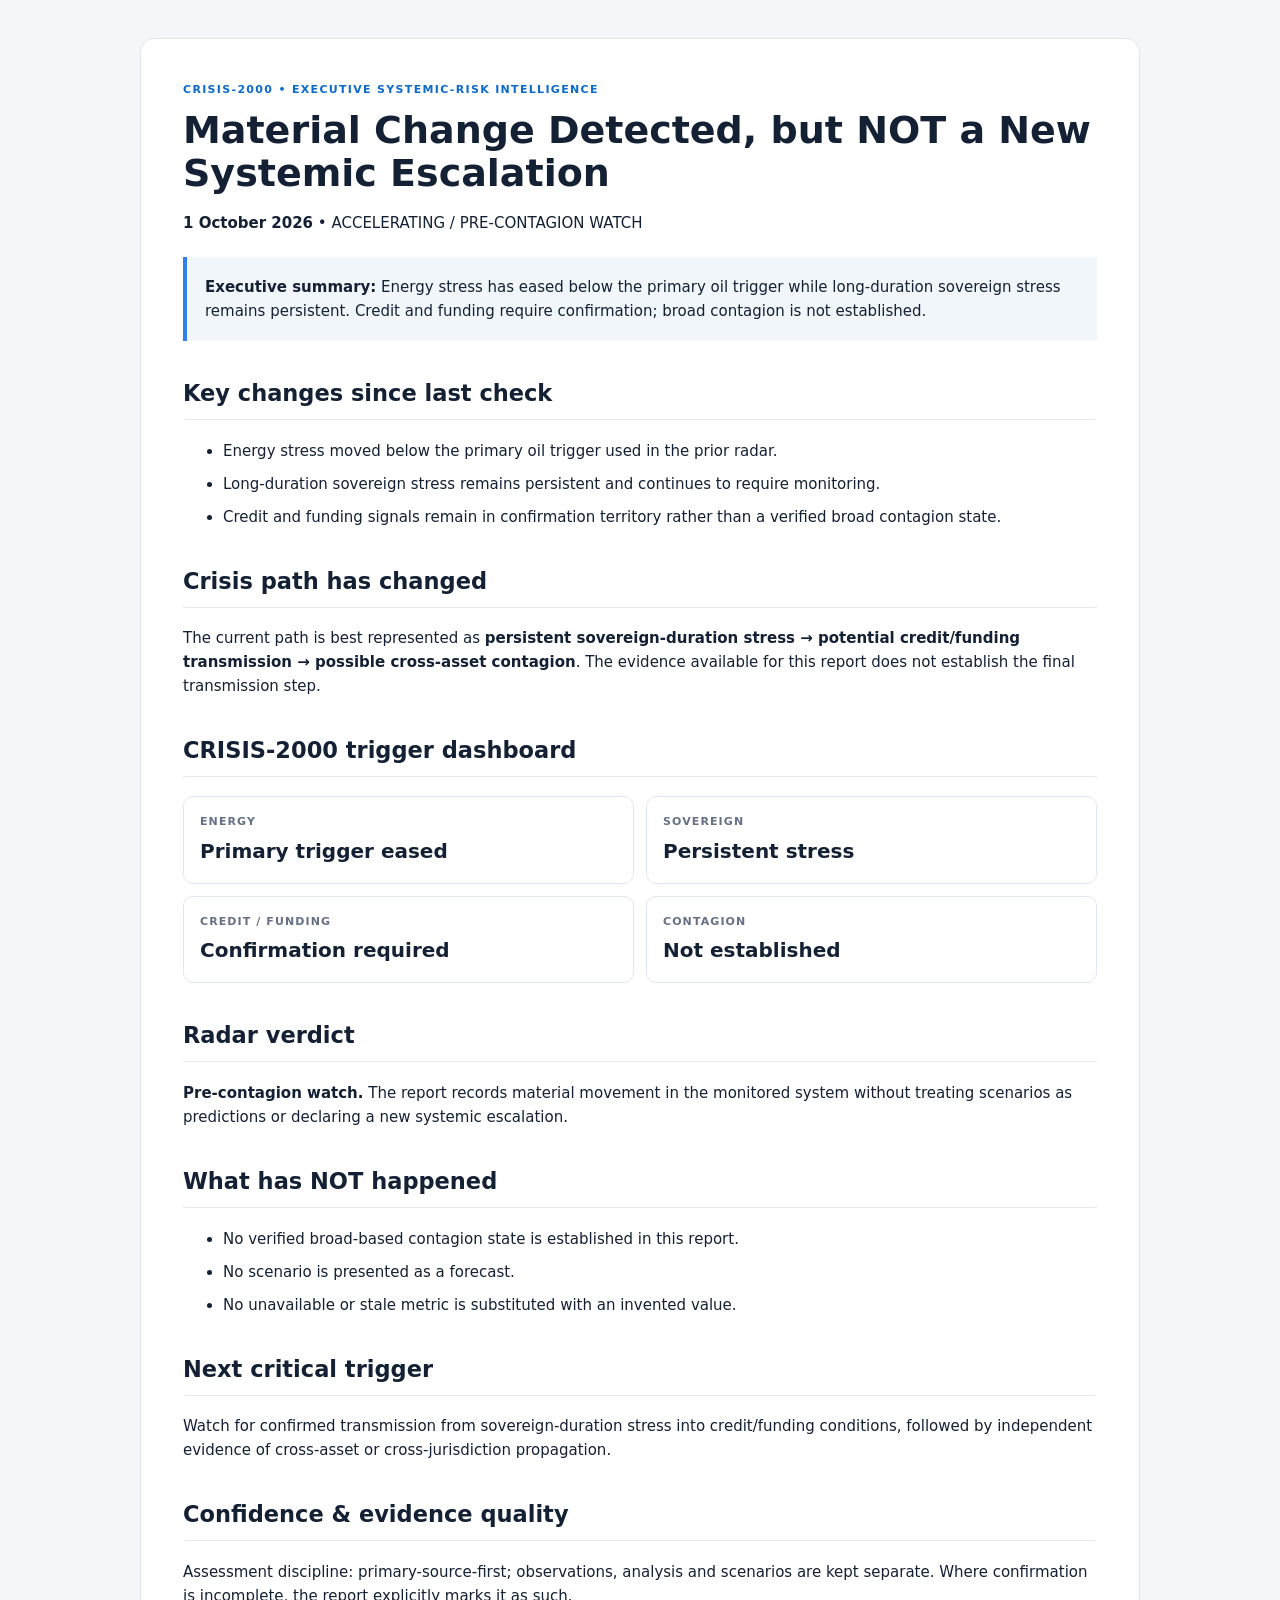
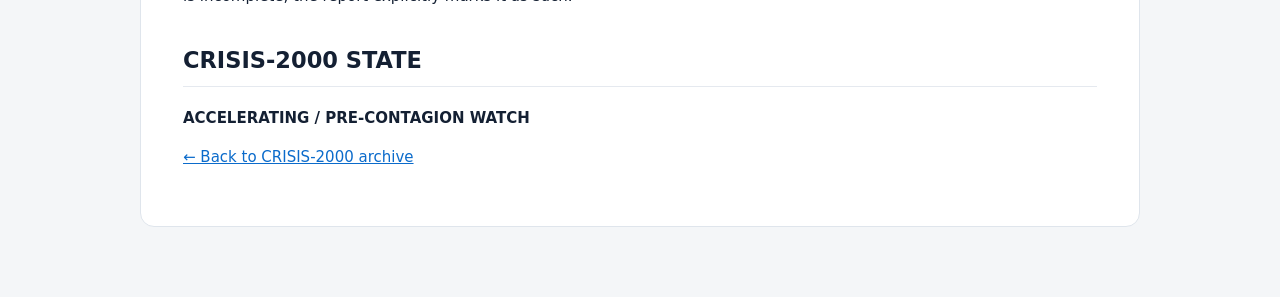
==== reports/2026/10/2026-10-01-0944-crisis-2000.html @ 20586942 "Build CRISIS-2000 GitHub Pages site" ====
<!doctype html><html lang="en"><head><meta charset="utf-8"><meta name="viewport" content="width=device-width,initial-scale=1"><title>CRISIS-2000 Radar | 1 Oct 2026</title><link rel="stylesheet" href="../../../assets/site.css"><style>.report{max-width:1000px;margin:38px auto 70px;background:#fff;padding:42px;border:1px solid #dfe5ec;border-radius:14px}.kicker{color:#0b6bcb;font-weight:800;letter-spacing:.12em;font-size:11px}.report h1{font-size:38px;line-height:1.15;margin:10px 0}.report h2{margin-top:34px;border-bottom:1px solid #e5e9ef;padding-bottom:8px}.callout{background:#f1f6fb;border-left:4px solid #2f80ed;padding:18px;margin:22px 0}.grid{display:grid;grid-template-columns:repeat(2,1fr);gap:12px}.box{border:1px solid #e1e7ee;border-radius:10px;padding:16px}.label{font-size:11px;color:#667085;text-transform:uppercase;letter-spacing:.1em;font-weight:800}.value{font-size:20px;font-weight:800;margin-top:4px}li{margin:9px 0}a{color:#0b6bcb}@media(max-width:700px){.report{margin:15px;padding:24px}.grid{grid-template-columns:1fr}}</style></head><body><div class="report">
<div class="kicker">CRISIS-2000 • EXECUTIVE SYSTEMIC-RISK INTELLIGENCE</div><h1>Material Change Detected, but NOT a New Systemic Escalation</h1><p><strong>1 October 2026</strong> • ACCELERATING / PRE-CONTAGION WATCH</p>
<div class="callout"><strong>Executive summary:</strong> Energy stress has eased below the primary oil trigger while long-duration sovereign stress remains persistent. Credit and funding require confirmation; broad contagion is not established.</div>
<h2>Key changes since last check</h2><ul><li>Energy stress moved below the primary oil trigger used in the prior radar.</li><li>Long-duration sovereign stress remains persistent and continues to require monitoring.</li><li>Credit and funding signals remain in confirmation territory rather than a verified broad contagion state.</li></ul>
<h2>Crisis path has changed</h2><p>The current path is best represented as <strong>persistent sovereign-duration stress → potential credit/funding transmission → possible cross-asset contagion</strong>. The evidence available for this report does not establish the final transmission step.</p>
<h2>CRISIS-2000 trigger dashboard</h2><div class="grid"><div class="box"><div class="label">Energy</div><div class="value">Primary trigger eased</div></div><div class="box"><div class="label">Sovereign</div><div class="value">Persistent stress</div></div><div class="box"><div class="label">Credit / Funding</div><div class="value">Confirmation required</div></div><div class="box"><div class="label">Contagion</div><div class="value">Not established</div></div></div>
<h2>Radar verdict</h2><p><strong>Pre-contagion watch.</strong> The report records material movement in the monitored system without treating scenarios as predictions or declaring a new systemic escalation.</p>
<h2>What has NOT happened</h2><ul><li>No verified broad-based contagion state is established in this report.</li><li>No scenario is presented as a forecast.</li><li>No unavailable or stale metric is substituted with an invented value.</li></ul>
<h2>Next critical trigger</h2><p>Watch for confirmed transmission from sovereign-duration stress into credit/funding conditions, followed by independent evidence of cross-asset or cross-jurisdiction propagation.</p>
<h2>Confidence & evidence quality</h2><p>Assessment discipline: primary-source-first; observations, analysis and scenarios are kept separate. Where confirmation is incomplete, the report explicitly marks it as such.</p>
<h2>CRISIS-2000 STATE</h2><p><strong>ACCELERATING / PRE-CONTAGION WATCH</strong></p>
<p><a href="../../../index.html">← Back to CRISIS-2000 archive</a></p></div></body></html>
---- assets/site.css ----
:root{--navy:#07111f;--ink:#142033;--muted:#667085;--line:#dfe5ec;--paper:#fff;--bg:#f4f6f8;--accent:#0b6bcb}*{box-sizing:border-box}body{margin:0;background:var(--bg);color:var(--ink);font:15px/1.6 Inter,ui-sans-serif,system-ui,-apple-system,Segoe UI,sans-serif}.wrap{max-width:1240px;margin:auto;padding:0 28px}.hero{background:linear-gradient(135deg,#07111f,#10243b);color:white;padding:54px 0 48px;border-bottom:4px solid #2f80ed}.eyebrow{font-size:11px;letter-spacing:.16em;font-weight:800;opacity:.78}.hero h1{font-size:46px;line-height:1.05;margin:12px 0}.lede{max-width:760px;color:#cbd5e1;font-size:17px}.meta{display:flex;gap:22px;margin-top:24px;color:#9fb2c8;font-size:12px}.layout{display:grid;grid-template-columns:235px 1fr;gap:34px;padding-top:34px;padding-bottom:60px}.sidebar{position:sticky;top:20px;height:max-content}.sidebar h3{font-size:13px;text-transform:uppercase;letter-spacing:.12em}.month{margin:16px 0}.year{font-weight:800;margin-bottom:5px}.month a{display:block;color:#536174;text-decoration:none;padding:3px 0}.month a:hover{color:var(--accent)}.search input{width:100%;padding:14px 16px;border:1px solid var(--line);border-radius:10px;font-size:15px;background:white}.section-head{display:flex;justify-content:space-between;align-items:end;margin:30px 0 15px}.section-head h2{margin:5px 0;font-size:28px}.card{display:block;text-decoration:none;color:inherit;background:white;border:1px solid var(--line);border-radius:12px;padding:22px;margin:12px 0;box-shadow:0 2px 8px #10243b08}.card:hover{border-color:#b7c9dc;transform:translateY(-1px)}.card-top{display:flex;justify-content:space-between;gap:15px}.date{font-size:12px;color:var(--muted);font-weight:700}.status{font-size:11px;font-weight:800;letter-spacing:.08em}.card h3{margin:8px 0;font-size:20px}.card p{margin:5px 0;color:#59677a}.tags{display:flex;flex-wrap:wrap;gap:7px;margin-top:14px}.tag{font-size:11px;padding:4px 8px;border-radius:999px;background:#eef4fa;color:#31516f}footer{background:#07111f;color:#93a4b8;padding:22px 0;font-size:12px}@media(max-width:800px){.layout{grid-template-columns:1fr}.sidebar{position:static}.hero h1{font-size:36px}.wrap{padding:0 18px}}
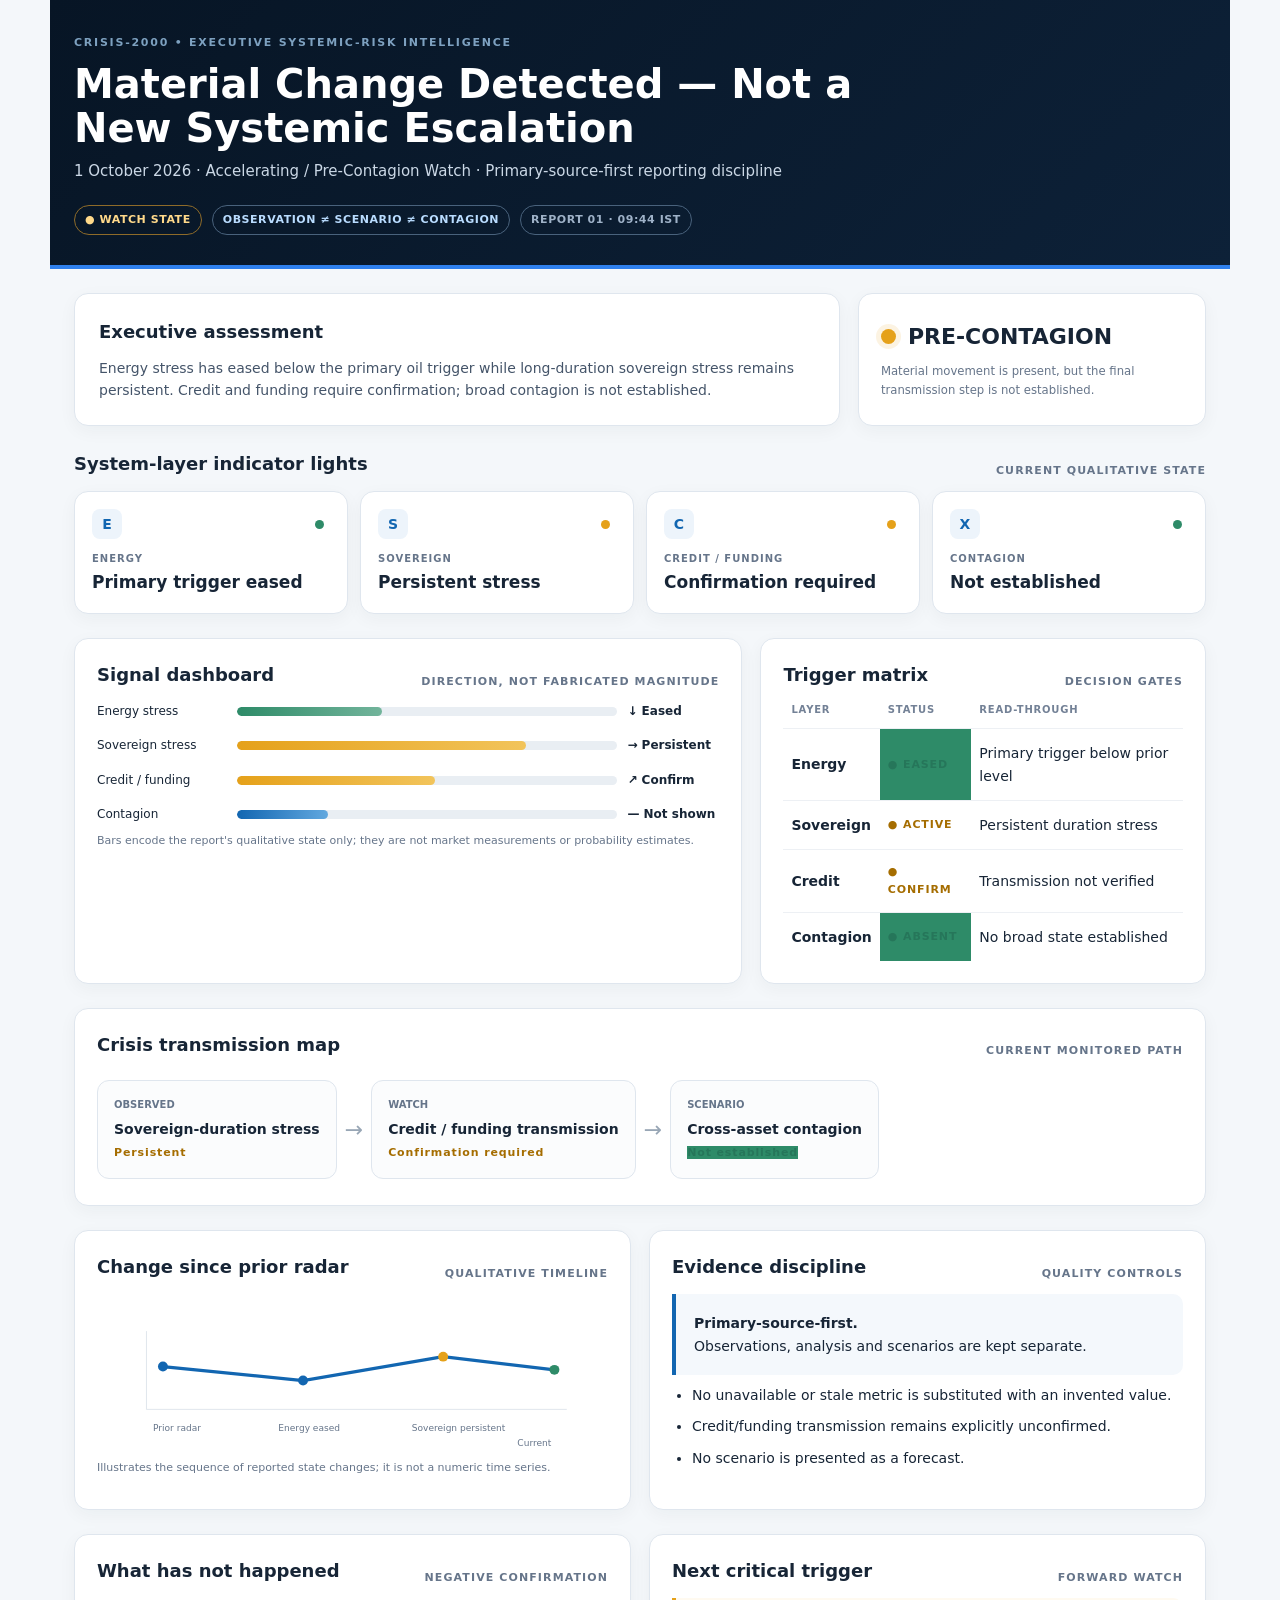
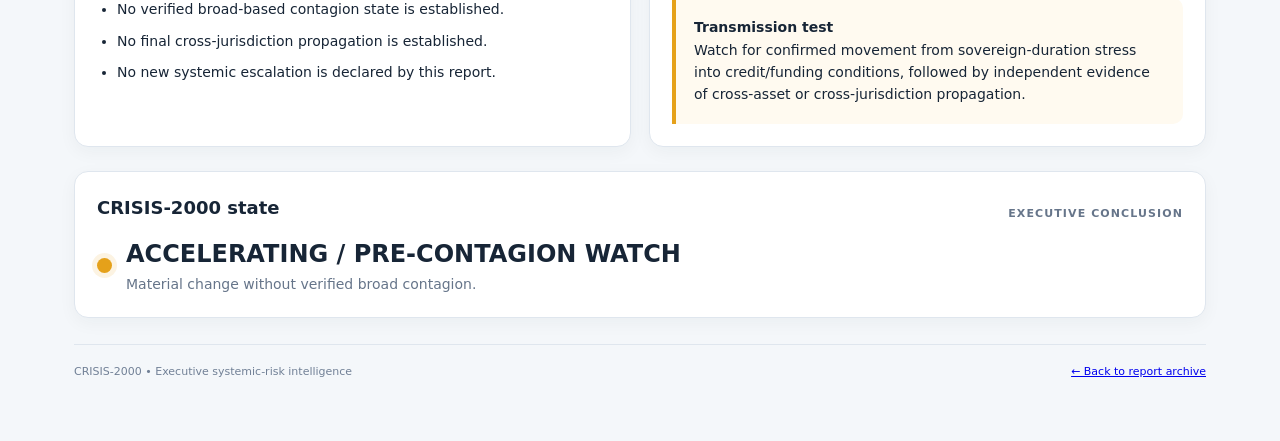
==== commit acdd8bda: "Upgrade CRISIS-2000 report to executive Big Four style" ====
--- a/reports/2026/10/2026-10-01-0944-crisis-2000.html
+++ b/reports/2026/10/2026-10-01-0944-crisis-2000.html
@@ -1,12 +1,94 @@
-<!doctype html><html lang="en"><head><meta charset="utf-8"><meta name="viewport" content="width=device-width,initial-scale=1"><title>CRISIS-2000 Radar | 1 Oct 2026</title><link rel="stylesheet" href="../../../assets/site.css"><style>.report{max-width:1000px;margin:38px auto 70px;background:#fff;padding:42px;border:1px solid #dfe5ec;border-radius:14px}.kicker{color:#0b6bcb;font-weight:800;letter-spacing:.12em;font-size:11px}.report h1{font-size:38px;line-height:1.15;margin:10px 0}.report h2{margin-top:34px;border-bottom:1px solid #e5e9ef;padding-bottom:8px}.callout{background:#f1f6fb;border-left:4px solid #2f80ed;padding:18px;margin:22px 0}.grid{display:grid;grid-template-columns:repeat(2,1fr);gap:12px}.box{border:1px solid #e1e7ee;border-radius:10px;padding:16px}.label{font-size:11px;color:#667085;text-transform:uppercase;letter-spacing:.1em;font-weight:800}.value{font-size:20px;font-weight:800;margin-top:4px}li{margin:9px 0}a{color:#0b6bcb}@media(max-width:700px){.report{margin:15px;padding:24px}.grid{grid-template-columns:1fr}}</style></head><body><div class="report">
-<div class="kicker">CRISIS-2000 • EXECUTIVE SYSTEMIC-RISK INTELLIGENCE</div><h1>Material Change Detected, but NOT a New Systemic Escalation</h1><p><strong>1 October 2026</strong> • ACCELERATING / PRE-CONTAGION WATCH</p>
-<div class="callout"><strong>Executive summary:</strong> Energy stress has eased below the primary oil trigger while long-duration sovereign stress remains persistent. Credit and funding require confirmation; broad contagion is not established.</div>
-<h2>Key changes since last check</h2><ul><li>Energy stress moved below the primary oil trigger used in the prior radar.</li><li>Long-duration sovereign stress remains persistent and continues to require monitoring.</li><li>Credit and funding signals remain in confirmation territory rather than a verified broad contagion state.</li></ul>
-<h2>Crisis path has changed</h2><p>The current path is best represented as <strong>persistent sovereign-duration stress → potential credit/funding transmission → possible cross-asset contagion</strong>. The evidence available for this report does not establish the final transmission step.</p>
-<h2>CRISIS-2000 trigger dashboard</h2><div class="grid"><div class="box"><div class="label">Energy</div><div class="value">Primary trigger eased</div></div><div class="box"><div class="label">Sovereign</div><div class="value">Persistent stress</div></div><div class="box"><div class="label">Credit / Funding</div><div class="value">Confirmation required</div></div><div class="box"><div class="label">Contagion</div><div class="value">Not established</div></div></div>
-<h2>Radar verdict</h2><p><strong>Pre-contagion watch.</strong> The report records material movement in the monitored system without treating scenarios as predictions or declaring a new systemic escalation.</p>
-<h2>What has NOT happened</h2><ul><li>No verified broad-based contagion state is established in this report.</li><li>No scenario is presented as a forecast.</li><li>No unavailable or stale metric is substituted with an invented value.</li></ul>
-<h2>Next critical trigger</h2><p>Watch for confirmed transmission from sovereign-duration stress into credit/funding conditions, followed by independent evidence of cross-asset or cross-jurisdiction propagation.</p>
-<h2>Confidence & evidence quality</h2><p>Assessment discipline: primary-source-first; observations, analysis and scenarios are kept separate. Where confirmation is incomplete, the report explicitly marks it as such.</p>
-<h2>CRISIS-2000 STATE</h2><p><strong>ACCELERATING / PRE-CONTAGION WATCH</strong></p>
-<p><a href="../../../index.html">← Back to CRISIS-2000 archive</a></p></div></body></html>+<!doctype html>
+<html lang="en">
+<head>
+<meta charset="utf-8"><meta name="viewport" content="width=device-width,initial-scale=1">
+<title>CRISIS-2000 Executive Radar | 1 Oct 2026</title>
+<link rel="stylesheet" href="../../../assets/site.css">
+<style>
+:root{--navy:#071525;--navy2:#0d2138;--ink:#172536;--muted:#66758a;--line:#dfe6ee;--bg:#f4f7fa;--blue:#1266b1;--amber:#e5a11a;--red:#d64545;--green:#2e8b68;--white:#fff}
+*{box-sizing:border-box}body{margin:0;background:var(--bg);color:var(--ink);font:14px/1.6 Inter,ui-sans-serif,system-ui,-apple-system,BlinkMacSystemFont,"Segoe UI",sans-serif}.shell{max-width:1180px;margin:0 auto;padding:0 24px 60px}
+.hero{margin:0 -24px;padding:34px 24px 30px;background:linear-gradient(135deg,var(--navy),var(--navy2));color:#fff}.hero-inner{max-width:1180px;margin:auto}.eyebrow{font-size:11px;font-weight:800;letter-spacing:.16em;color:#9fc8eb}.hero h1{font-size:40px;line-height:1.12;margin:10px 0 8px;max-width:820px}.sub{color:#cbd8e6;font-size:15px}.meta{display:flex;gap:10px;flex-wrap:wrap;margin-top:22px}.pill{border:1px solid #49627c;border-radius:999px;padding:5px 10px;font-size:11px;font-weight:800;letter-spacing:.05em}.pill.amber{color:#ffd98a;border-color:#8e6b29}.pill.blue{color:#b9dcff}
+.executive{margin-top:24px;display:grid;grid-template-columns:1.65fr .75fr;gap:18px}.panel{background:#fff;border:1px solid var(--line);border-radius:14px;box-shadow:0 5px 18px #1725360b}.summary{padding:24px}.summary h2{margin:0 0 10px;font-size:18px}.summary p{margin:0;color:#445469}.state{padding:22px;display:flex;flex-direction:column;justify-content:center}.state-top{display:flex;align-items:center;gap:12px}.lamp{width:15px;height:15px;border-radius:50%;box-shadow:0 0 0 5px #e5a11a20;background:var(--amber)}.state strong{font-size:22px}.state small{color:var(--muted);margin-top:8px}
+.section{margin-top:24px}.section-title{display:flex;justify-content:space-between;align-items:end;margin-bottom:12px}.section-title h2{font-size:18px;margin:0}.section-title span{font-size:11px;color:var(--muted);font-weight:700;text-transform:uppercase;letter-spacing:.1em}
+.kpis{display:grid;grid-template-columns:repeat(4,1fr);gap:12px}.kpi{padding:17px}.kpi-head{display:flex;justify-content:space-between;align-items:center}.icon{width:30px;height:30px;border-radius:8px;display:grid;place-items:center;background:#edf4fb;color:var(--blue);font-weight:900}.dot{width:9px;height:9px;border-radius:50%;display:inline-block;margin-right:6px}.green{background:var(--green)}.amberdot{background:var(--amber)}.reddot{background:var(--red)}.kpi label{display:block;color:var(--muted);font-size:10px;font-weight:800;text-transform:uppercase;letter-spacing:.1em;margin-top:12px}.kpi b{display:block;font-size:17px;margin-top:2px}
+.grid2{display:grid;grid-template-columns:1.2fr .8fr;gap:18px}.panel-pad{padding:22px}.matrix{width:100%;border-collapse:collapse}.matrix th{text-align:left;color:#738196;font-size:10px;text-transform:uppercase;letter-spacing:.08em;padding:0 8px 10px}.matrix td{padding:13px 8px;border-top:1px solid #edf0f4}.signal{font-weight:800}.status{font-size:11px;font-weight:800}.status.amber{color:#a56d00}.status.green{color:#26765a}.status.red{color:#b53838}
+.bars{display:grid;gap:15px}.barrow{display:grid;grid-template-columns:130px 1fr 92px;gap:10px;align-items:center;font-size:12px}.track{height:9px;background:#e9eef3;border-radius:9px;overflow:hidden}.fill{height:100%;border-radius:9px}.fill.amber{background:linear-gradient(90deg,#e5a11a,#f2c45b)}.fill.blue{background:linear-gradient(90deg,#1266b1,#62a8df)}.fill.green{background:linear-gradient(90deg,#2e8b68,#72b49b)}.fill.red{background:linear-gradient(90deg,#d64545,#ed8989)}
+svg{width:100%;height:auto;display:block}.chart-caption{font-size:11px;color:var(--muted);margin-top:8px}
+.path{display:flex;align-items:center;gap:0;overflow:auto;padding:8px 0 4px}.node{min-width:165px;padding:16px;border:1px solid var(--line);border-radius:12px;background:#fbfcfd}.node .mini{font-size:10px;text-transform:uppercase;color:var(--muted);font-weight:800}.node b{display:block;margin-top:5px}.arrow{font-size:22px;color:#98a6b5;padding:0 8px}
+.two-col{display:grid;grid-template-columns:1fr 1fr;gap:18px}.callout{padding:18px;border-left:4px solid var(--blue);background:#f4f8fc;border-radius:0 10px 10px 0}.callout.amber{border-color:var(--amber);background:#fffaf0}.list{margin:0;padding-left:20px}.list li{margin:9px 0}
+.footer{margin-top:26px;color:#718096;font-size:11px;border-top:1px solid var(--line);padding-top:18px;display:flex;justify-content:space-between;gap:20px}
+@media(max-width:850px){.executive,.grid2,.two-col{grid-template-columns:1fr}.kpis{grid-template-columns:repeat(2,1fr)}}@media(max-width:600px){.shell{padding:0 14px 40px}.hero{margin:0 -14px;padding:28px 14px}.hero h1{font-size:29px}.kpis{grid-template-columns:1fr}.barrow{grid-template-columns:105px 1fr 80px}.path{display:grid;gap:8px}.arrow{display:none}}
+</style>
+</head>
+<body>
+<div class="shell">
+<header class="hero"><div class="hero-inner">
+<div class="eyebrow">CRISIS-2000 • EXECUTIVE SYSTEMIC-RISK INTELLIGENCE</div>
+<h1>Material Change Detected — Not a New Systemic Escalation</h1>
+<div class="sub">1 October 2026 · Accelerating / Pre-Contagion Watch · Primary-source-first reporting discipline</div>
+<div class="meta"><span class="pill amber">● WATCH STATE</span><span class="pill blue">OBSERVATION ≠ SCENARIO ≠ CONTAGION</span><span class="pill">REPORT 01 · 09:44 IST</span></div>
+</div></header>
+
+<section class="executive">
+<div class="panel summary"><h2>Executive assessment</h2><p>Energy stress has eased below the primary oil trigger while long-duration sovereign stress remains persistent. Credit and funding require confirmation; broad contagion is not established.</p></div>
+<div class="panel state"><div class="state-top"><span class="lamp"></span><strong>PRE-CONTAGION</strong></div><small>Material movement is present, but the final transmission step is not established.</small></div>
+</section>
+
+<section class="section"><div class="section-title"><h2>System-layer indicator lights</h2><span>Current qualitative state</span></div>
+<div class="kpis">
+<div class="panel kpi"><div class="kpi-head"><div class="icon">E</div><span class="dot green"></span></div><label>Energy</label><b>Primary trigger eased</b></div>
+<div class="panel kpi"><div class="kpi-head"><div class="icon">S</div><span class="dot amberdot"></span></div><label>Sovereign</label><b>Persistent stress</b></div>
+<div class="panel kpi"><div class="kpi-head"><div class="icon">C</div><span class="dot amberdot"></span></div><label>Credit / Funding</label><b>Confirmation required</b></div>
+<div class="panel kpi"><div class="kpi-head"><div class="icon">X</div><span class="dot green"></span></div><label>Contagion</label><b>Not established</b></div>
+</div></section>
+
+<section class="section grid2">
+<div class="panel panel-pad"><div class="section-title"><h2>Signal dashboard</h2><span>Direction, not fabricated magnitude</span></div>
+<div class="bars">
+<div class="barrow"><span>Energy stress</span><div class="track"><div class="fill green" style="width:38%"></div></div><b>↓ Eased</b></div>
+<div class="barrow"><span>Sovereign stress</span><div class="track"><div class="fill amber" style="width:76%"></div></div><b>→ Persistent</b></div>
+<div class="barrow"><span>Credit / funding</span><div class="track"><div class="fill amber" style="width:52%"></div></div><b>↗ Confirm</b></div>
+<div class="barrow"><span>Contagion</span><div class="track"><div class="fill blue" style="width:24%"></div></div><b>— Not shown</b></div>
+</div>
+<p class="chart-caption">Bars encode the report's qualitative state only; they are not market measurements or probability estimates.</p></div>
+
+<div class="panel panel-pad"><div class="section-title"><h2>Trigger matrix</h2><span>Decision gates</span></div>
+<table class="matrix"><thead><tr><th>Layer</th><th>Status</th><th>Read-through</th></tr></thead><tbody>
+<tr><td class="signal">Energy</td><td class="status green">● EASED</td><td>Primary trigger below prior level</td></tr>
+<tr><td class="signal">Sovereign</td><td class="status amber">● ACTIVE</td><td>Persistent duration stress</td></tr>
+<tr><td class="signal">Credit</td><td class="status amber">● CONFIRM</td><td>Transmission not verified</td></tr>
+<tr><td class="signal">Contagion</td><td class="status green">● ABSENT</td><td>No broad state established</td></tr>
+</tbody></table></div>
+</section>
+
+<section class="section panel panel-pad"><div class="section-title"><h2>Crisis transmission map</h2><span>Current monitored path</span></div>
+<div class="path">
+<div class="node"><div class="mini">Observed</div><b>Sovereign-duration stress</b><span class="status amber">Persistent</span></div><div class="arrow">→</div>
+<div class="node"><div class="mini">Watch</div><b>Credit / funding transmission</b><span class="status amber">Confirmation required</span></div><div class="arrow">→</div>
+<div class="node"><div class="mini">Scenario</div><b>Cross-asset contagion</b><span class="status green">Not established</span></div>
+</div></section>
+
+<section class="section two-col">
+<div class="panel panel-pad"><div class="section-title"><h2>Change since prior radar</h2><span>Qualitative timeline</span></div>
+<svg viewBox="0 0 620 190" role="img" aria-label="Qualitative change timeline"><line x1="60" y1="140" x2="570" y2="140" stroke="#d9e1e9"/><line x1="60" y1="45" x2="60" y2="140" stroke="#d9e1e9"/>
+<polyline points="80,88 250,105 420,76 555,92" fill="none" stroke="#1266b1" stroke-width="4"/>
+<circle cx="80" cy="88" r="6" fill="#1266b1"/><circle cx="250" cy="105" r="6" fill="#1266b1"/><circle cx="420" cy="76" r="6" fill="#e5a11a"/><circle cx="555" cy="92" r="6" fill="#2e8b68"/>
+<text x="68" y="166" font-size="11" fill="#66758a">Prior radar</text><text x="220" y="166" font-size="11" fill="#66758a">Energy eased</text><text x="382" y="166" font-size="11" fill="#66758a">Sovereign persistent</text><text x="510" y="184" font-size="11" fill="#66758a">Current</text></svg>
+<p class="chart-caption">Illustrates the sequence of reported state changes; it is not a numeric time series.</p></div>
+
+<div class="panel panel-pad"><div class="section-title"><h2>Evidence discipline</h2><span>Quality controls</span></div>
+<div class="callout"><strong>Primary-source-first.</strong><br>Observations, analysis and scenarios are kept separate.</div>
+<ul class="list"><li>No unavailable or stale metric is substituted with an invented value.</li><li>Credit/funding transmission remains explicitly unconfirmed.</li><li>No scenario is presented as a forecast.</li></ul></div>
+</section>
+
+<section class="section two-col">
+<div class="panel panel-pad"><div class="section-title"><h2>What has not happened</h2><span>Negative confirmation</span></div><ul class="list"><li>No verified broad-based contagion state is established.</li><li>No final cross-jurisdiction propagation is established.</li><li>No new systemic escalation is declared by this report.</li></ul></div>
+<div class="panel panel-pad"><div class="section-title"><h2>Next critical trigger</h2><span>Forward watch</span></div><div class="callout amber"><strong>Transmission test</strong><br>Watch for confirmed movement from sovereign-duration stress into credit/funding conditions, followed by independent evidence of cross-asset or cross-jurisdiction propagation.</div></div>
+</section>
+
+<section class="section panel panel-pad"><div class="section-title"><h2>CRISIS-2000 state</h2><span>Executive conclusion</span></div>
+<div style="display:flex;align-items:center;gap:14px"><span class="lamp"></span><div><strong style="font-size:24px">ACCELERATING / PRE-CONTAGION WATCH</strong><div style="color:#66758a">Material change without verified broad contagion.</div></div></div></section>
+
+<div class="footer"><span>CRISIS-2000 • Executive systemic-risk intelligence</span><a href="../../../index.html">← Back to report archive</a></div>
+</div>
+</body></html>
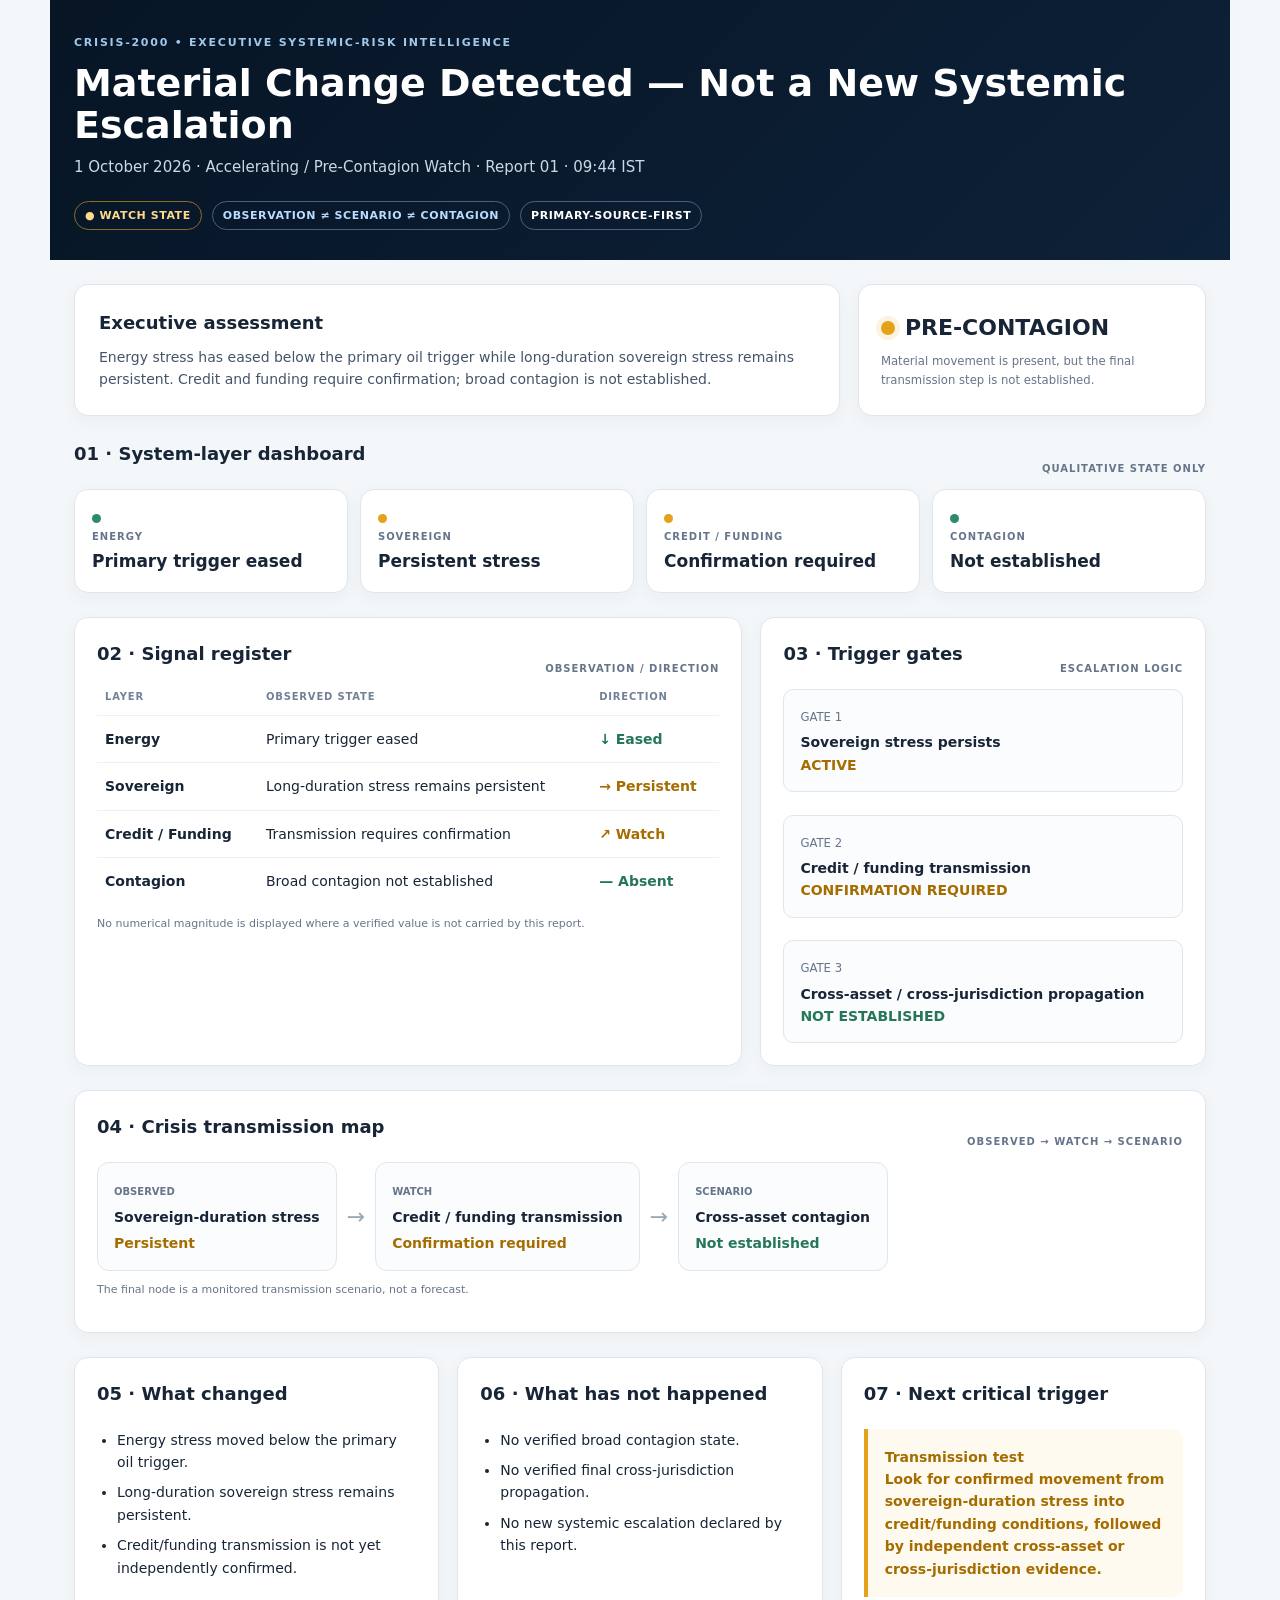
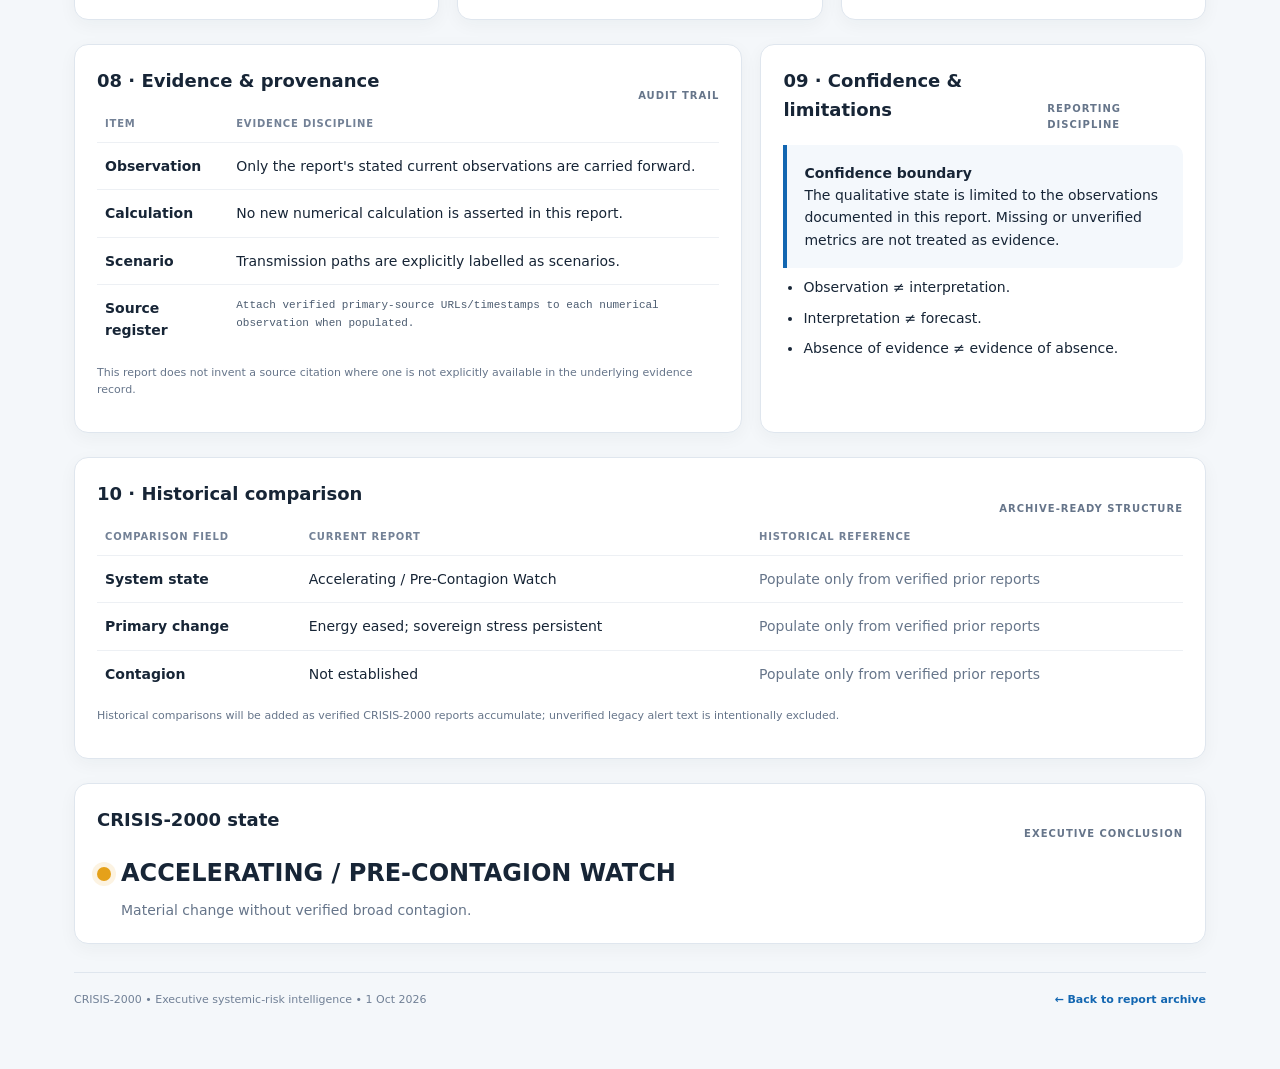
==== commit ff5b2708: "Upgrade October report to Intelligence Report v2" ====
--- a/reports/2026/10/2026-10-01-0944-crisis-2000.html
+++ b/reports/2026/10/2026-10-01-0944-crisis-2000.html
@@ -1,94 +1,83 @@
 <!doctype html>
-<html lang="en">
-<head>
-<meta charset="utf-8"><meta name="viewport" content="width=device-width,initial-scale=1">
-<title>CRISIS-2000 Executive Radar | 1 Oct 2026</title>
-<link rel="stylesheet" href="../../../assets/site.css">
+<html lang="en"><head><meta charset="utf-8"><meta name="viewport" content="width=device-width,initial-scale=1">
+<title>CRISIS-2000 Intelligence Report | 1 Oct 2026</title>
 <style>
-:root{--navy:#071525;--navy2:#0d2138;--ink:#172536;--muted:#66758a;--line:#dfe6ee;--bg:#f4f7fa;--blue:#1266b1;--amber:#e5a11a;--red:#d64545;--green:#2e8b68;--white:#fff}
-*{box-sizing:border-box}body{margin:0;background:var(--bg);color:var(--ink);font:14px/1.6 Inter,ui-sans-serif,system-ui,-apple-system,BlinkMacSystemFont,"Segoe UI",sans-serif}.shell{max-width:1180px;margin:0 auto;padding:0 24px 60px}
-.hero{margin:0 -24px;padding:34px 24px 30px;background:linear-gradient(135deg,var(--navy),var(--navy2));color:#fff}.hero-inner{max-width:1180px;margin:auto}.eyebrow{font-size:11px;font-weight:800;letter-spacing:.16em;color:#9fc8eb}.hero h1{font-size:40px;line-height:1.12;margin:10px 0 8px;max-width:820px}.sub{color:#cbd8e6;font-size:15px}.meta{display:flex;gap:10px;flex-wrap:wrap;margin-top:22px}.pill{border:1px solid #49627c;border-radius:999px;padding:5px 10px;font-size:11px;font-weight:800;letter-spacing:.05em}.pill.amber{color:#ffd98a;border-color:#8e6b29}.pill.blue{color:#b9dcff}
-.executive{margin-top:24px;display:grid;grid-template-columns:1.65fr .75fr;gap:18px}.panel{background:#fff;border:1px solid var(--line);border-radius:14px;box-shadow:0 5px 18px #1725360b}.summary{padding:24px}.summary h2{margin:0 0 10px;font-size:18px}.summary p{margin:0;color:#445469}.state{padding:22px;display:flex;flex-direction:column;justify-content:center}.state-top{display:flex;align-items:center;gap:12px}.lamp{width:15px;height:15px;border-radius:50%;box-shadow:0 0 0 5px #e5a11a20;background:var(--amber)}.state strong{font-size:22px}.state small{color:var(--muted);margin-top:8px}
-.section{margin-top:24px}.section-title{display:flex;justify-content:space-between;align-items:end;margin-bottom:12px}.section-title h2{font-size:18px;margin:0}.section-title span{font-size:11px;color:var(--muted);font-weight:700;text-transform:uppercase;letter-spacing:.1em}
-.kpis{display:grid;grid-template-columns:repeat(4,1fr);gap:12px}.kpi{padding:17px}.kpi-head{display:flex;justify-content:space-between;align-items:center}.icon{width:30px;height:30px;border-radius:8px;display:grid;place-items:center;background:#edf4fb;color:var(--blue);font-weight:900}.dot{width:9px;height:9px;border-radius:50%;display:inline-block;margin-right:6px}.green{background:var(--green)}.amberdot{background:var(--amber)}.reddot{background:var(--red)}.kpi label{display:block;color:var(--muted);font-size:10px;font-weight:800;text-transform:uppercase;letter-spacing:.1em;margin-top:12px}.kpi b{display:block;font-size:17px;margin-top:2px}
-.grid2{display:grid;grid-template-columns:1.2fr .8fr;gap:18px}.panel-pad{padding:22px}.matrix{width:100%;border-collapse:collapse}.matrix th{text-align:left;color:#738196;font-size:10px;text-transform:uppercase;letter-spacing:.08em;padding:0 8px 10px}.matrix td{padding:13px 8px;border-top:1px solid #edf0f4}.signal{font-weight:800}.status{font-size:11px;font-weight:800}.status.amber{color:#a56d00}.status.green{color:#26765a}.status.red{color:#b53838}
-.bars{display:grid;gap:15px}.barrow{display:grid;grid-template-columns:130px 1fr 92px;gap:10px;align-items:center;font-size:12px}.track{height:9px;background:#e9eef3;border-radius:9px;overflow:hidden}.fill{height:100%;border-radius:9px}.fill.amber{background:linear-gradient(90deg,#e5a11a,#f2c45b)}.fill.blue{background:linear-gradient(90deg,#1266b1,#62a8df)}.fill.green{background:linear-gradient(90deg,#2e8b68,#72b49b)}.fill.red{background:linear-gradient(90deg,#d64545,#ed8989)}
-svg{width:100%;height:auto;display:block}.chart-caption{font-size:11px;color:var(--muted);margin-top:8px}
-.path{display:flex;align-items:center;gap:0;overflow:auto;padding:8px 0 4px}.node{min-width:165px;padding:16px;border:1px solid var(--line);border-radius:12px;background:#fbfcfd}.node .mini{font-size:10px;text-transform:uppercase;color:var(--muted);font-weight:800}.node b{display:block;margin-top:5px}.arrow{font-size:22px;color:#98a6b5;padding:0 8px}
-.two-col{display:grid;grid-template-columns:1fr 1fr;gap:18px}.callout{padding:18px;border-left:4px solid var(--blue);background:#f4f8fc;border-radius:0 10px 10px 0}.callout.amber{border-color:var(--amber);background:#fffaf0}.list{margin:0;padding-left:20px}.list li{margin:9px 0}
-.footer{margin-top:26px;color:#718096;font-size:11px;border-top:1px solid var(--line);padding-top:18px;display:flex;justify-content:space-between;gap:20px}
-@media(max-width:850px){.executive,.grid2,.two-col{grid-template-columns:1fr}.kpis{grid-template-columns:repeat(2,1fr)}}@media(max-width:600px){.shell{padding:0 14px 40px}.hero{margin:0 -14px;padding:28px 14px}.hero h1{font-size:29px}.kpis{grid-template-columns:1fr}.barrow{grid-template-columns:105px 1fr 80px}.path{display:grid;gap:8px}.arrow{display:none}}
-</style>
-</head>
-<body>
-<div class="shell">
+:root{--n:#071525;--n2:#0d2138;--ink:#172536;--muted:#66758a;--line:#dfe6ee;--bg:#f4f7fa;--blue:#1266b1;--amber:#e5a11a;--red:#d64545;--green:#2e8b68;--white:#fff}
+*{box-sizing:border-box}body{margin:0;background:var(--bg);color:var(--ink);font:14px/1.6 Inter,ui-sans-serif,system-ui,-apple-system,BlinkMacSystemFont,"Segoe UI",sans-serif}.shell{max-width:1180px;margin:auto;padding:0 24px 60px}
+.hero{margin:0 -24px;padding:34px 24px 30px;background:linear-gradient(135deg,var(--n),var(--n2));color:#fff}.hero-inner{max-width:1180px;margin:auto}.eyebrow{font-size:11px;font-weight:800;letter-spacing:.16em;color:#9fc8eb}.hero h1{font-size:38px;line-height:1.12;margin:10px 0 8px}.sub{color:#cbd8e6;font-size:15px}.meta{display:flex;gap:10px;flex-wrap:wrap;margin-top:22px}.pill{border:1px solid #49627c;border-radius:999px;padding:5px 10px;font-size:11px;font-weight:800;letter-spacing:.05em}.pill.amber{color:#ffd98a;border-color:#8e6b29}.pill.blue{color:#b9dcff}
+.panel{background:#fff;border:1px solid var(--line);border-radius:14px;box-shadow:0 5px 18px #1725360b}.section{margin-top:24px}.pad{padding:22px}.exec{margin-top:24px;display:grid;grid-template-columns:1.65fr .75fr;gap:18px}.summary{padding:24px}.summary h2,.section h2{margin:0 0 8px;font-size:18px}.summary p{margin:0;color:#445469}.state{padding:22px;display:flex;flex-direction:column;justify-content:center}.state strong{font-size:22px}.state small{color:var(--muted);margin-top:7px}.lamp{display:inline-block;width:14px;height:14px;border-radius:50%;background:var(--amber);box-shadow:0 0 0 5px #e5a11a20;margin-right:10px}
+.kpis{display:grid;grid-template-columns:repeat(4,1fr);gap:12px}.kpi{padding:17px}.kpi label{display:block;color:var(--muted);font-size:10px;font-weight:800;text-transform:uppercase;letter-spacing:.1em}.kpi b{display:block;font-size:17px;margin-top:3px}.dot{width:9px;height:9px;border-radius:50%;display:inline-block;margin-right:6px}.g{background:var(--green)}.a{background:var(--amber)}.r{background:var(--red)}
+.grid2{display:grid;grid-template-columns:1.2fr .8fr;gap:18px}.grid3{display:grid;grid-template-columns:repeat(3,1fr);gap:18px}.section-head{display:flex;justify-content:space-between;align-items:end;margin-bottom:12px}.section-head span{font-size:10px;color:var(--muted);font-weight:800;text-transform:uppercase;letter-spacing:.1em}
+table{width:100%;border-collapse:collapse}th{text-align:left;color:#738196;font-size:10px;text-transform:uppercase;letter-spacing:.08em;padding:0 8px 10px}td{padding:12px 8px;border-top:1px solid #edf0f4;vertical-align:top}.strong{font-weight:800}.green{color:#26765a;font-weight:800}.amber{color:#a56d00;font-weight:800}.red{color:#b53838;font-weight:800}
+.signal{padding:15px 16px;border:1px solid var(--line);border-radius:10px;background:#fbfcfd}.signal b{display:block;margin-top:4px}.signal small{color:var(--muted)}
+.path{display:flex;align-items:stretch;overflow:auto}.node{min-width:210px;padding:16px;border:1px solid var(--line);border-radius:12px;background:#fbfcfd}.node small{color:var(--muted);font-size:10px;text-transform:uppercase;font-weight:800}.node b{display:block;margin:4px 0}.arrow{display:grid;place-items:center;font-size:22px;color:#98a6b5;padding:0 10px}
+.callout{padding:17px;border-left:4px solid var(--blue);background:#f4f8fc;border-radius:0 10px 10px 0}.callout.amber{border-color:var(--amber);background:#fffaf0}.list{margin:0;padding-left:20px}.list li{margin:8px 0}.muted{color:var(--muted)}.note{font-size:11px;color:var(--muted);margin-top:10px}
+.source{font-family:ui-monospace,SFMono-Regular,Consolas,monospace;font-size:11px;color:#4c5c70}.footer{margin-top:28px;border-top:1px solid var(--line);padding-top:18px;display:flex;justify-content:space-between;color:#718096;font-size:11px}.footer a{color:#1266b1;text-decoration:none;font-weight:700}
+@media(max-width:850px){.exec,.grid2,.grid3{grid-template-columns:1fr}.kpis{grid-template-columns:repeat(2,1fr)}}@media(max-width:600px){.shell{padding:0 14px 40px}.hero{margin:0 -14px;padding:28px 14px}.hero h1{font-size:29px}.kpis{grid-template-columns:1fr}.path{display:grid;gap:8px}.arrow{display:none}}
+</style></head>
+<body><div class="shell">
 <header class="hero"><div class="hero-inner">
 <div class="eyebrow">CRISIS-2000 • EXECUTIVE SYSTEMIC-RISK INTELLIGENCE</div>
 <h1>Material Change Detected — Not a New Systemic Escalation</h1>
-<div class="sub">1 October 2026 · Accelerating / Pre-Contagion Watch · Primary-source-first reporting discipline</div>
-<div class="meta"><span class="pill amber">● WATCH STATE</span><span class="pill blue">OBSERVATION ≠ SCENARIO ≠ CONTAGION</span><span class="pill">REPORT 01 · 09:44 IST</span></div>
+<div class="sub">1 October 2026 · Accelerating / Pre-Contagion Watch · Report 01 · 09:44 IST</div>
+<div class="meta"><span class="pill amber">● WATCH STATE</span><span class="pill blue">OBSERVATION ≠ SCENARIO ≠ CONTAGION</span><span class="pill">PRIMARY-SOURCE-FIRST</span></div>
 </div></header>
 
-<section class="executive">
-<div class="panel summary"><h2>Executive assessment</h2><p>Energy stress has eased below the primary oil trigger while long-duration sovereign stress remains persistent. Credit and funding require confirmation; broad contagion is not established.</p></div>
-<div class="panel state"><div class="state-top"><span class="lamp"></span><strong>PRE-CONTAGION</strong></div><small>Material movement is present, but the final transmission step is not established.</small></div>
+<section class="exec"><div class="panel summary"><h2>Executive assessment</h2><p>Energy stress has eased below the primary oil trigger while long-duration sovereign stress remains persistent. Credit and funding require confirmation; broad contagion is not established.</p></div><div class="panel state"><div><span class="lamp"></span><strong>PRE-CONTAGION</strong></div><small>Material movement is present, but the final transmission step is not established.</small></div></section>
+
+<section class="section"><div class="section-head"><h2>01 · System-layer dashboard</h2><span>Qualitative state only</span></div>
+<div class="kpis">
+<div class="panel kpi"><span class="dot g"></span><label>Energy</label><b>Primary trigger eased</b></div>
+<div class="panel kpi"><span class="dot a"></span><label>Sovereign</label><b>Persistent stress</b></div>
+<div class="panel kpi"><span class="dot a"></span><label>Credit / Funding</label><b>Confirmation required</b></div>
+<div class="panel kpi"><span class="dot g"></span><label>Contagion</label><b>Not established</b></div>
+</div></section>
+
+<section class="section grid2"><div class="panel pad"><div class="section-head"><h2>02 · Signal register</h2><span>Observation / direction</span></div>
+<table><thead><tr><th>Layer</th><th>Observed state</th><th>Direction</th></tr></thead><tbody>
+<tr><td class="strong">Energy</td><td>Primary trigger eased</td><td class="green">↓ Eased</td></tr>
+<tr><td class="strong">Sovereign</td><td>Long-duration stress remains persistent</td><td class="amber">→ Persistent</td></tr>
+<tr><td class="strong">Credit / Funding</td><td>Transmission requires confirmation</td><td class="amber">↗ Watch</td></tr>
+<tr><td class="strong">Contagion</td><td>Broad contagion not established</td><td class="green">— Absent</td></tr>
+</tbody></table>
+<p class="note">No numerical magnitude is displayed where a verified value is not carried by this report.</p></div>
+<div class="panel pad"><div class="section-head"><h2>03 · Trigger gates</h2><span>Escalation logic</span></div>
+<div class="signal"><small>GATE 1</small><b>Sovereign stress persists</b><span class="amber">ACTIVE</span></div><br>
+<div class="signal"><small>GATE 2</small><b>Credit / funding transmission</b><span class="amber">CONFIRMATION REQUIRED</span></div><br>
+<div class="signal"><small>GATE 3</small><b>Cross-asset / cross-jurisdiction propagation</b><span class="green">NOT ESTABLISHED</span></div>
+</div></section>
+
+<section class="section panel pad"><div class="section-head"><h2>04 · Crisis transmission map</h2><span>Observed → watch → scenario</span></div>
+<div class="path"><div class="node"><small>Observed</small><b>Sovereign-duration stress</b><span class="amber">Persistent</span></div><div class="arrow">→</div><div class="node"><small>Watch</small><b>Credit / funding transmission</b><span class="amber">Confirmation required</span></div><div class="arrow">→</div><div class="node"><small>Scenario</small><b>Cross-asset contagion</b><span class="green">Not established</span></div></div>
+<p class="note">The final node is a monitored transmission scenario, not a forecast.</p></section>
+
+<section class="section grid3">
+<div class="panel pad"><div class="section-head"><h2>05 · What changed</h2></div><ul class="list"><li>Energy stress moved below the primary oil trigger.</li><li>Long-duration sovereign stress remains persistent.</li><li>Credit/funding transmission is not yet independently confirmed.</li></ul></div>
+<div class="panel pad"><div class="section-head"><h2>06 · What has not happened</h2></div><ul class="list"><li>No verified broad contagion state.</li><li>No verified final cross-jurisdiction propagation.</li><li>No new systemic escalation declared by this report.</li></ul></div>
+<div class="panel pad"><div class="section-head"><h2>07 · Next critical trigger</h2></div><div class="callout amber"><b>Transmission test</b><br>Look for confirmed movement from sovereign-duration stress into credit/funding conditions, followed by independent cross-asset or cross-jurisdiction evidence.</div></div>
 </section>
 
-<section class="section"><div class="section-title"><h2>System-layer indicator lights</h2><span>Current qualitative state</span></div>
-<div class="kpis">
-<div class="panel kpi"><div class="kpi-head"><div class="icon">E</div><span class="dot green"></span></div><label>Energy</label><b>Primary trigger eased</b></div>
-<div class="panel kpi"><div class="kpi-head"><div class="icon">S</div><span class="dot amberdot"></span></div><label>Sovereign</label><b>Persistent stress</b></div>
-<div class="panel kpi"><div class="kpi-head"><div class="icon">C</div><span class="dot amberdot"></span></div><label>Credit / Funding</label><b>Confirmation required</b></div>
-<div class="panel kpi"><div class="kpi-head"><div class="icon">X</div><span class="dot green"></span></div><label>Contagion</label><b>Not established</b></div>
-</div></section>
+<section class="section grid2"><div class="panel pad"><div class="section-head"><h2>08 · Evidence & provenance</h2><span>Audit trail</span></div>
+<table><thead><tr><th>Item</th><th>Evidence discipline</th></tr></thead><tbody>
+<tr><td class="strong">Observation</td><td>Only the report's stated current observations are carried forward.</td></tr>
+<tr><td class="strong">Calculation</td><td>No new numerical calculation is asserted in this report.</td></tr>
+<tr><td class="strong">Scenario</td><td>Transmission paths are explicitly labelled as scenarios.</td></tr>
+<tr><td class="strong">Source register</td><td class="source">Attach verified primary-source URLs/timestamps to each numerical observation when populated.</td></tr>
+</tbody></table>
+<p class="note">This report does not invent a source citation where one is not explicitly available in the underlying evidence record.</p></div>
+<div class="panel pad"><div class="section-head"><h2>09 · Confidence & limitations</h2><span>Reporting discipline</span></div>
+<div class="callout"><b>Confidence boundary</b><br>The qualitative state is limited to the observations documented in this report. Missing or unverified metrics are not treated as evidence.</div>
+<ul class="list"><li>Observation ≠ interpretation.</li><li>Interpretation ≠ forecast.</li><li>Absence of evidence ≠ evidence of absence.</li></ul></div></section>
 
-<section class="section grid2">
-<div class="panel panel-pad"><div class="section-title"><h2>Signal dashboard</h2><span>Direction, not fabricated magnitude</span></div>
-<div class="bars">
-<div class="barrow"><span>Energy stress</span><div class="track"><div class="fill green" style="width:38%"></div></div><b>↓ Eased</b></div>
-<div class="barrow"><span>Sovereign stress</span><div class="track"><div class="fill amber" style="width:76%"></div></div><b>→ Persistent</b></div>
-<div class="barrow"><span>Credit / funding</span><div class="track"><div class="fill amber" style="width:52%"></div></div><b>↗ Confirm</b></div>
-<div class="barrow"><span>Contagion</span><div class="track"><div class="fill blue" style="width:24%"></div></div><b>— Not shown</b></div>
-</div>
-<p class="chart-caption">Bars encode the report's qualitative state only; they are not market measurements or probability estimates.</p></div>
+<section class="section panel pad"><div class="section-head"><h2>10 · Historical comparison</h2><span>Archive-ready structure</span></div>
+<table><thead><tr><th>Comparison field</th><th>Current report</th><th>Historical reference</th></tr></thead><tbody>
+<tr><td class="strong">System state</td><td>Accelerating / Pre-Contagion Watch</td><td class="muted">Populate only from verified prior reports</td></tr>
+<tr><td class="strong">Primary change</td><td>Energy eased; sovereign stress persistent</td><td class="muted">Populate only from verified prior reports</td></tr>
+<tr><td class="strong">Contagion</td><td>Not established</td><td class="muted">Populate only from verified prior reports</td></tr>
+</tbody></table>
+<p class="note">Historical comparisons will be added as verified CRISIS-2000 reports accumulate; unverified legacy alert text is intentionally excluded.</p></section>
 
-<div class="panel panel-pad"><div class="section-title"><h2>Trigger matrix</h2><span>Decision gates</span></div>
-<table class="matrix"><thead><tr><th>Layer</th><th>Status</th><th>Read-through</th></tr></thead><tbody>
-<tr><td class="signal">Energy</td><td class="status green">● EASED</td><td>Primary trigger below prior level</td></tr>
-<tr><td class="signal">Sovereign</td><td class="status amber">● ACTIVE</td><td>Persistent duration stress</td></tr>
-<tr><td class="signal">Credit</td><td class="status amber">● CONFIRM</td><td>Transmission not verified</td></tr>
-<tr><td class="signal">Contagion</td><td class="status green">● ABSENT</td><td>No broad state established</td></tr>
-</tbody></table></div>
-</section>
+<section class="section panel pad"><div class="section-head"><h2>CRISIS-2000 state</h2><span>Executive conclusion</span></div><div><span class="lamp"></span><strong style="font-size:24px">ACCELERATING / PRE-CONTAGION WATCH</strong><p class="muted" style="margin:6px 0 0 24px">Material change without verified broad contagion.</p></div></section>
 
-<section class="section panel panel-pad"><div class="section-title"><h2>Crisis transmission map</h2><span>Current monitored path</span></div>
-<div class="path">
-<div class="node"><div class="mini">Observed</div><b>Sovereign-duration stress</b><span class="status amber">Persistent</span></div><div class="arrow">→</div>
-<div class="node"><div class="mini">Watch</div><b>Credit / funding transmission</b><span class="status amber">Confirmation required</span></div><div class="arrow">→</div>
-<div class="node"><div class="mini">Scenario</div><b>Cross-asset contagion</b><span class="status green">Not established</span></div>
-</div></section>
-
-<section class="section two-col">
-<div class="panel panel-pad"><div class="section-title"><h2>Change since prior radar</h2><span>Qualitative timeline</span></div>
-<svg viewBox="0 0 620 190" role="img" aria-label="Qualitative change timeline"><line x1="60" y1="140" x2="570" y2="140" stroke="#d9e1e9"/><line x1="60" y1="45" x2="60" y2="140" stroke="#d9e1e9"/>
-<polyline points="80,88 250,105 420,76 555,92" fill="none" stroke="#1266b1" stroke-width="4"/>
-<circle cx="80" cy="88" r="6" fill="#1266b1"/><circle cx="250" cy="105" r="6" fill="#1266b1"/><circle cx="420" cy="76" r="6" fill="#e5a11a"/><circle cx="555" cy="92" r="6" fill="#2e8b68"/>
-<text x="68" y="166" font-size="11" fill="#66758a">Prior radar</text><text x="220" y="166" font-size="11" fill="#66758a">Energy eased</text><text x="382" y="166" font-size="11" fill="#66758a">Sovereign persistent</text><text x="510" y="184" font-size="11" fill="#66758a">Current</text></svg>
-<p class="chart-caption">Illustrates the sequence of reported state changes; it is not a numeric time series.</p></div>
-
-<div class="panel panel-pad"><div class="section-title"><h2>Evidence discipline</h2><span>Quality controls</span></div>
-<div class="callout"><strong>Primary-source-first.</strong><br>Observations, analysis and scenarios are kept separate.</div>
-<ul class="list"><li>No unavailable or stale metric is substituted with an invented value.</li><li>Credit/funding transmission remains explicitly unconfirmed.</li><li>No scenario is presented as a forecast.</li></ul></div>
-</section>
-
-<section class="section two-col">
-<div class="panel panel-pad"><div class="section-title"><h2>What has not happened</h2><span>Negative confirmation</span></div><ul class="list"><li>No verified broad-based contagion state is established.</li><li>No final cross-jurisdiction propagation is established.</li><li>No new systemic escalation is declared by this report.</li></ul></div>
-<div class="panel panel-pad"><div class="section-title"><h2>Next critical trigger</h2><span>Forward watch</span></div><div class="callout amber"><strong>Transmission test</strong><br>Watch for confirmed movement from sovereign-duration stress into credit/funding conditions, followed by independent evidence of cross-asset or cross-jurisdiction propagation.</div></div>
-</section>
-
-<section class="section panel panel-pad"><div class="section-title"><h2>CRISIS-2000 state</h2><span>Executive conclusion</span></div>
-<div style="display:flex;align-items:center;gap:14px"><span class="lamp"></span><div><strong style="font-size:24px">ACCELERATING / PRE-CONTAGION WATCH</strong><div style="color:#66758a">Material change without verified broad contagion.</div></div></div></section>
-
-<div class="footer"><span>CRISIS-2000 • Executive systemic-risk intelligence</span><a href="../../../index.html">← Back to report archive</a></div>
-</div>
-</body></html>+<div class="footer"><span>CRISIS-2000 • Executive systemic-risk intelligence • 1 Oct 2026</span><a href="../../../index.html">← Back to report archive</a></div>
+</div></body></html>
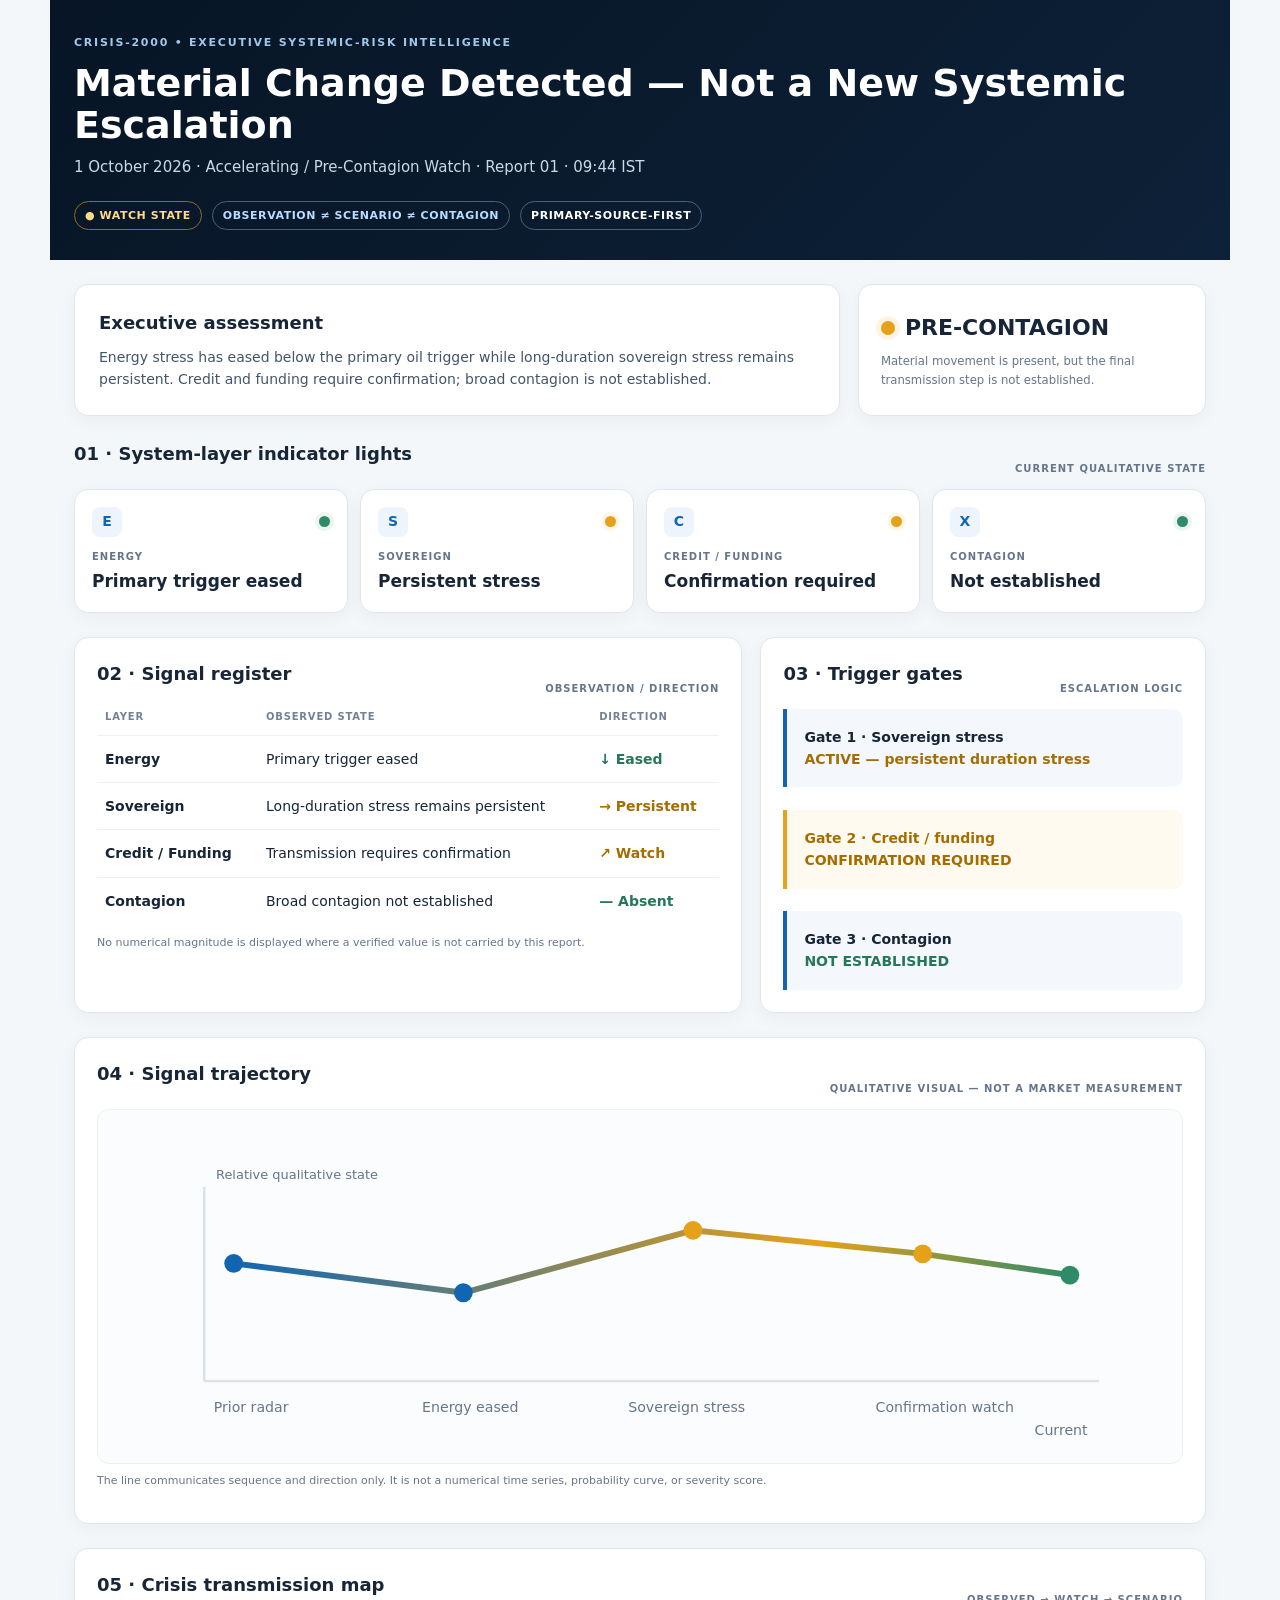
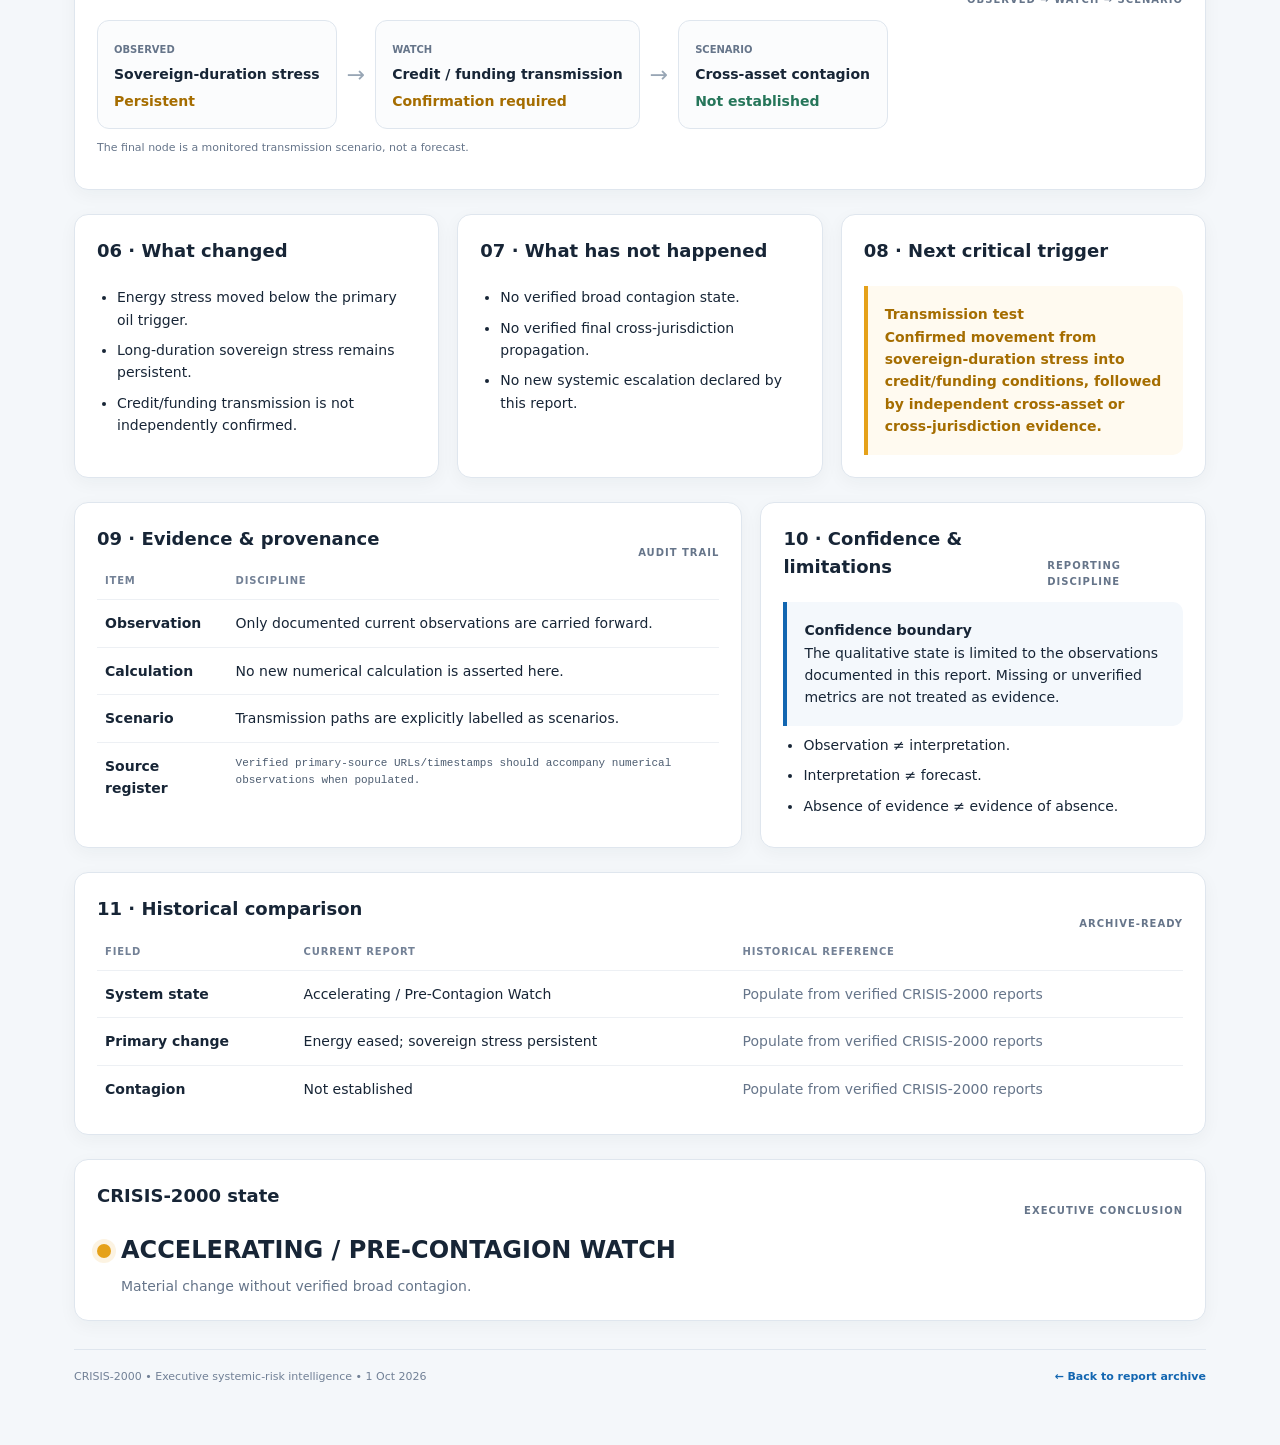
==== commit b409303a: "Restore CRISIS-2000 visual dashboard" ====
--- a/reports/2026/10/2026-10-01-0944-crisis-2000.html
+++ b/reports/2026/10/2026-10-01-0944-crisis-2000.html
@@ -3,81 +3,33 @@
 <title>CRISIS-2000 Intelligence Report | 1 Oct 2026</title>
 <style>
 :root{--n:#071525;--n2:#0d2138;--ink:#172536;--muted:#66758a;--line:#dfe6ee;--bg:#f4f7fa;--blue:#1266b1;--amber:#e5a11a;--red:#d64545;--green:#2e8b68;--white:#fff}
-*{box-sizing:border-box}body{margin:0;background:var(--bg);color:var(--ink);font:14px/1.6 Inter,ui-sans-serif,system-ui,-apple-system,BlinkMacSystemFont,"Segoe UI",sans-serif}.shell{max-width:1180px;margin:auto;padding:0 24px 60px}
-.hero{margin:0 -24px;padding:34px 24px 30px;background:linear-gradient(135deg,var(--n),var(--n2));color:#fff}.hero-inner{max-width:1180px;margin:auto}.eyebrow{font-size:11px;font-weight:800;letter-spacing:.16em;color:#9fc8eb}.hero h1{font-size:38px;line-height:1.12;margin:10px 0 8px}.sub{color:#cbd8e6;font-size:15px}.meta{display:flex;gap:10px;flex-wrap:wrap;margin-top:22px}.pill{border:1px solid #49627c;border-radius:999px;padding:5px 10px;font-size:11px;font-weight:800;letter-spacing:.05em}.pill.amber{color:#ffd98a;border-color:#8e6b29}.pill.blue{color:#b9dcff}
-.panel{background:#fff;border:1px solid var(--line);border-radius:14px;box-shadow:0 5px 18px #1725360b}.section{margin-top:24px}.pad{padding:22px}.exec{margin-top:24px;display:grid;grid-template-columns:1.65fr .75fr;gap:18px}.summary{padding:24px}.summary h2,.section h2{margin:0 0 8px;font-size:18px}.summary p{margin:0;color:#445469}.state{padding:22px;display:flex;flex-direction:column;justify-content:center}.state strong{font-size:22px}.state small{color:var(--muted);margin-top:7px}.lamp{display:inline-block;width:14px;height:14px;border-radius:50%;background:var(--amber);box-shadow:0 0 0 5px #e5a11a20;margin-right:10px}
-.kpis{display:grid;grid-template-columns:repeat(4,1fr);gap:12px}.kpi{padding:17px}.kpi label{display:block;color:var(--muted);font-size:10px;font-weight:800;text-transform:uppercase;letter-spacing:.1em}.kpi b{display:block;font-size:17px;margin-top:3px}.dot{width:9px;height:9px;border-radius:50%;display:inline-block;margin-right:6px}.g{background:var(--green)}.a{background:var(--amber)}.r{background:var(--red)}
-.grid2{display:grid;grid-template-columns:1.2fr .8fr;gap:18px}.grid3{display:grid;grid-template-columns:repeat(3,1fr);gap:18px}.section-head{display:flex;justify-content:space-between;align-items:end;margin-bottom:12px}.section-head span{font-size:10px;color:var(--muted);font-weight:800;text-transform:uppercase;letter-spacing:.1em}
-table{width:100%;border-collapse:collapse}th{text-align:left;color:#738196;font-size:10px;text-transform:uppercase;letter-spacing:.08em;padding:0 8px 10px}td{padding:12px 8px;border-top:1px solid #edf0f4;vertical-align:top}.strong{font-weight:800}.green{color:#26765a;font-weight:800}.amber{color:#a56d00;font-weight:800}.red{color:#b53838;font-weight:800}
-.signal{padding:15px 16px;border:1px solid var(--line);border-radius:10px;background:#fbfcfd}.signal b{display:block;margin-top:4px}.signal small{color:var(--muted)}
-.path{display:flex;align-items:stretch;overflow:auto}.node{min-width:210px;padding:16px;border:1px solid var(--line);border-radius:12px;background:#fbfcfd}.node small{color:var(--muted);font-size:10px;text-transform:uppercase;font-weight:800}.node b{display:block;margin:4px 0}.arrow{display:grid;place-items:center;font-size:22px;color:#98a6b5;padding:0 10px}
-.callout{padding:17px;border-left:4px solid var(--blue);background:#f4f8fc;border-radius:0 10px 10px 0}.callout.amber{border-color:var(--amber);background:#fffaf0}.list{margin:0;padding-left:20px}.list li{margin:8px 0}.muted{color:var(--muted)}.note{font-size:11px;color:var(--muted);margin-top:10px}
-.source{font-family:ui-monospace,SFMono-Regular,Consolas,monospace;font-size:11px;color:#4c5c70}.footer{margin-top:28px;border-top:1px solid var(--line);padding-top:18px;display:flex;justify-content:space-between;color:#718096;font-size:11px}.footer a{color:#1266b1;text-decoration:none;font-weight:700}
+*{box-sizing:border-box}body{margin:0;background:var(--bg);color:var(--ink);font:14px/1.6 Inter,ui-sans-serif,system-ui,-apple-system,BlinkMacSystemFont,"Segoe UI",sans-serif}.shell{max-width:1180px;margin:auto;padding:0 24px 60px}.hero{margin:0 -24px;padding:34px 24px 30px;background:linear-gradient(135deg,var(--n),var(--n2));color:#fff}.hero-inner{max-width:1180px;margin:auto}.eyebrow{font-size:11px;font-weight:800;letter-spacing:.16em;color:#9fc8eb}.hero h1{font-size:38px;line-height:1.12;margin:10px 0 8px}.sub{color:#cbd8e6;font-size:15px}.meta{display:flex;gap:10px;flex-wrap:wrap;margin-top:22px}.pill{border:1px solid #49627c;border-radius:999px;padding:5px 10px;font-size:11px;font-weight:800;letter-spacing:.05em}.pill.amber{color:#ffd98a;border-color:#8e6b29}.pill.blue{color:#b9dcff}.panel{background:#fff;border:1px solid var(--line);border-radius:14px;box-shadow:0 5px 18px #1725360b}.section{margin-top:24px}.pad{padding:22px}.exec{margin-top:24px;display:grid;grid-template-columns:1.65fr .75fr;gap:18px}.summary{padding:24px}.summary h2,.section h2{margin:0 0 8px;font-size:18px}.summary p{margin:0;color:#445469}.state{padding:22px;display:flex;flex-direction:column;justify-content:center}.state strong{font-size:22px}.state small{color:var(--muted);margin-top:7px}.lamp{display:inline-block;width:14px;height:14px;border-radius:50%;background:var(--amber);box-shadow:0 0 0 5px #e5a11a20;margin-right:10px}.kpis{display:grid;grid-template-columns:repeat(4,1fr);gap:12px}.kpi{padding:17px;position:relative}.kpi-head{display:flex;justify-content:space-between;align-items:center}.icon{width:30px;height:30px;border-radius:8px;display:grid;place-items:center;background:#edf4fb;color:var(--blue);font-weight:900}.kpi label{display:block;color:var(--muted);font-size:10px;font-weight:800;text-transform:uppercase;letter-spacing:.1em;margin-top:12px}.kpi b{display:block;font-size:17px;margin-top:3px}.dot{width:11px;height:11px;border-radius:50%;display:inline-block}.g{background:var(--green);box-shadow:0 0 0 4px #2e8b6818}.a{background:var(--amber);box-shadow:0 0 0 4px #e5a11a18}.r{background:var(--red);box-shadow:0 0 0 4px #d6454518}.grid2{display:grid;grid-template-columns:1.2fr .8fr;gap:18px}.grid3{display:grid;grid-template-columns:repeat(3,1fr);gap:18px}.section-head{display:flex;justify-content:space-between;align-items:end;margin-bottom:12px}.section-head span{font-size:10px;color:var(--muted);font-weight:800;text-transform:uppercase;letter-spacing:.1em}table{width:100%;border-collapse:collapse}th{text-align:left;color:#738196;font-size:10px;text-transform:uppercase;letter-spacing:.08em;padding:0 8px 10px}td{padding:12px 8px;border-top:1px solid #edf0f4;vertical-align:top}.strong{font-weight:800}.green{color:#26765a;font-weight:800}.amber{color:#a56d00;font-weight:800}.red{color:#b53838;font-weight:800}.path{display:flex;align-items:stretch;overflow:auto}.node{min-width:210px;padding:16px;border:1px solid var(--line);border-radius:12px;background:#fbfcfd}.node small{color:var(--muted);font-size:10px;text-transform:uppercase;font-weight:800}.node b{display:block;margin:4px 0}.arrow{display:grid;place-items:center;font-size:22px;color:#98a6b5;padding:0 10px}.callout{padding:17px;border-left:4px solid var(--blue);background:#f4f8fc;border-radius:0 10px 10px 0}.callout.amber{border-color:var(--amber);background:#fffaf0}.list{margin:0;padding-left:20px}.list li{margin:8px 0}.muted{color:var(--muted)}.note{font-size:11px;color:var(--muted);margin-top:10px}.source{font-family:ui-monospace,SFMono-Regular,Consolas,monospace;font-size:11px;color:#4c5c70}.visual{padding:22px}.chart-wrap{border:1px solid #edf0f4;border-radius:12px;padding:12px;background:#fbfcfd}.chart-caption{font-size:11px;color:var(--muted);margin-top:8px}.timeline{width:100%;height:auto;display:block}.footer{margin-top:28px;border-top:1px solid var(--line);padding-top:18px;display:flex;justify-content:space-between;color:#718096;font-size:11px}.footer a{color:#1266b1;text-decoration:none;font-weight:700}
 @media(max-width:850px){.exec,.grid2,.grid3{grid-template-columns:1fr}.kpis{grid-template-columns:repeat(2,1fr)}}@media(max-width:600px){.shell{padding:0 14px 40px}.hero{margin:0 -14px;padding:28px 14px}.hero h1{font-size:29px}.kpis{grid-template-columns:1fr}.path{display:grid;gap:8px}.arrow{display:none}}
-</style></head>
-<body><div class="shell">
-<header class="hero"><div class="hero-inner">
-<div class="eyebrow">CRISIS-2000 • EXECUTIVE SYSTEMIC-RISK INTELLIGENCE</div>
-<h1>Material Change Detected — Not a New Systemic Escalation</h1>
-<div class="sub">1 October 2026 · Accelerating / Pre-Contagion Watch · Report 01 · 09:44 IST</div>
-<div class="meta"><span class="pill amber">● WATCH STATE</span><span class="pill blue">OBSERVATION ≠ SCENARIO ≠ CONTAGION</span><span class="pill">PRIMARY-SOURCE-FIRST</span></div>
-</div></header>
+</style></head><body><div class="shell">
+<header class="hero"><div class="hero-inner"><div class="eyebrow">CRISIS-2000 • EXECUTIVE SYSTEMIC-RISK INTELLIGENCE</div><h1>Material Change Detected — Not a New Systemic Escalation</h1><div class="sub">1 October 2026 · Accelerating / Pre-Contagion Watch · Report 01 · 09:44 IST</div><div class="meta"><span class="pill amber">● WATCH STATE</span><span class="pill blue">OBSERVATION ≠ SCENARIO ≠ CONTAGION</span><span class="pill">PRIMARY-SOURCE-FIRST</span></div></div></header>
 
 <section class="exec"><div class="panel summary"><h2>Executive assessment</h2><p>Energy stress has eased below the primary oil trigger while long-duration sovereign stress remains persistent. Credit and funding require confirmation; broad contagion is not established.</p></div><div class="panel state"><div><span class="lamp"></span><strong>PRE-CONTAGION</strong></div><small>Material movement is present, but the final transmission step is not established.</small></div></section>
 
-<section class="section"><div class="section-head"><h2>01 · System-layer dashboard</h2><span>Qualitative state only</span></div>
-<div class="kpis">
-<div class="panel kpi"><span class="dot g"></span><label>Energy</label><b>Primary trigger eased</b></div>
-<div class="panel kpi"><span class="dot a"></span><label>Sovereign</label><b>Persistent stress</b></div>
-<div class="panel kpi"><span class="dot a"></span><label>Credit / Funding</label><b>Confirmation required</b></div>
-<div class="panel kpi"><span class="dot g"></span><label>Contagion</label><b>Not established</b></div>
+<section class="section"><div class="section-head"><h2>01 · System-layer indicator lights</h2><span>Current qualitative state</span></div><div class="kpis">
+<div class="panel kpi"><div class="kpi-head"><div class="icon">E</div><span class="dot g"></span></div><label>Energy</label><b>Primary trigger eased</b></div>
+<div class="panel kpi"><div class="kpi-head"><div class="icon">S</div><span class="dot a"></span></div><label>Sovereign</label><b>Persistent stress</b></div>
+<div class="panel kpi"><div class="kpi-head"><div class="icon">C</div><span class="dot a"></span></div><label>Credit / Funding</label><b>Confirmation required</b></div>
+<div class="panel kpi"><div class="kpi-head"><div class="icon">X</div><span class="dot g"></span></div><label>Contagion</label><b>Not established</b></div>
 </div></section>
 
-<section class="section grid2"><div class="panel pad"><div class="section-head"><h2>02 · Signal register</h2><span>Observation / direction</span></div>
-<table><thead><tr><th>Layer</th><th>Observed state</th><th>Direction</th></tr></thead><tbody>
-<tr><td class="strong">Energy</td><td>Primary trigger eased</td><td class="green">↓ Eased</td></tr>
-<tr><td class="strong">Sovereign</td><td>Long-duration stress remains persistent</td><td class="amber">→ Persistent</td></tr>
-<tr><td class="strong">Credit / Funding</td><td>Transmission requires confirmation</td><td class="amber">↗ Watch</td></tr>
-<tr><td class="strong">Contagion</td><td>Broad contagion not established</td><td class="green">— Absent</td></tr>
-</tbody></table>
-<p class="note">No numerical magnitude is displayed where a verified value is not carried by this report.</p></div>
-<div class="panel pad"><div class="section-head"><h2>03 · Trigger gates</h2><span>Escalation logic</span></div>
-<div class="signal"><small>GATE 1</small><b>Sovereign stress persists</b><span class="amber">ACTIVE</span></div><br>
-<div class="signal"><small>GATE 2</small><b>Credit / funding transmission</b><span class="amber">CONFIRMATION REQUIRED</span></div><br>
-<div class="signal"><small>GATE 3</small><b>Cross-asset / cross-jurisdiction propagation</b><span class="green">NOT ESTABLISHED</span></div>
-</div></section>
+<section class="section grid2"><div class="panel pad"><div class="section-head"><h2>02 · Signal register</h2><span>Observation / direction</span></div><table><thead><tr><th>Layer</th><th>Observed state</th><th>Direction</th></tr></thead><tbody><tr><td class="strong">Energy</td><td>Primary trigger eased</td><td class="green">↓ Eased</td></tr><tr><td class="strong">Sovereign</td><td>Long-duration stress remains persistent</td><td class="amber">→ Persistent</td></tr><tr><td class="strong">Credit / Funding</td><td>Transmission requires confirmation</td><td class="amber">↗ Watch</td></tr><tr><td class="strong">Contagion</td><td>Broad contagion not established</td><td class="green">— Absent</td></tr></tbody></table><p class="note">No numerical magnitude is displayed where a verified value is not carried by this report.</p></div>
+<div class="panel pad"><div class="section-head"><h2>03 · Trigger gates</h2><span>Escalation logic</span></div><div class="callout"><b>Gate 1 · Sovereign stress</b><br><span class="amber">ACTIVE — persistent duration stress</span></div><br><div class="callout amber"><b>Gate 2 · Credit / funding</b><br><span class="amber">CONFIRMATION REQUIRED</span></div><br><div class="callout"><b>Gate 3 · Contagion</b><br><span class="green">NOT ESTABLISHED</span></div></div></section>
 
-<section class="section panel pad"><div class="section-head"><h2>04 · Crisis transmission map</h2><span>Observed → watch → scenario</span></div>
-<div class="path"><div class="node"><small>Observed</small><b>Sovereign-duration stress</b><span class="amber">Persistent</span></div><div class="arrow">→</div><div class="node"><small>Watch</small><b>Credit / funding transmission</b><span class="amber">Confirmation required</span></div><div class="arrow">→</div><div class="node"><small>Scenario</small><b>Cross-asset contagion</b><span class="green">Not established</span></div></div>
-<p class="note">The final node is a monitored transmission scenario, not a forecast.</p></section>
+<section class="section panel visual"><div class="section-head"><h2>04 · Signal trajectory</h2><span>Qualitative visual — not a market measurement</span></div><div class="chart-wrap"><svg class="timeline" viewBox="0 0 900 280" role="img" aria-label="Qualitative CRISIS-2000 signal trajectory"><defs><linearGradient id="g1" x1="0" x2="1"><stop offset="0" stop-color="#1266b1"/><stop offset=".7" stop-color="#e5a11a"/><stop offset="1" stop-color="#2e8b68"/></linearGradient></defs><line x1="80" y1="220" x2="840" y2="220" stroke="#d9e1e9" stroke-width="2"/><line x1="80" y1="55" x2="80" y2="220" stroke="#d9e1e9" stroke-width="2"/><polyline points="105,120 300,145 495,92 690,112 815,130" fill="none" stroke="url(#g1)" stroke-width="5"/><circle cx="105" cy="120" r="8" fill="#1266b1"/><circle cx="300" cy="145" r="8" fill="#1266b1"/><circle cx="495" cy="92" r="8" fill="#e5a11a"/><circle cx="690" cy="112" r="8" fill="#e5a11a"/><circle cx="815" cy="130" r="8" fill="#2e8b68"/><text x="88" y="246" font-size="12" fill="#66758a">Prior radar</text><text x="265" y="246" font-size="12" fill="#66758a">Energy eased</text><text x="440" y="246" font-size="12" fill="#66758a">Sovereign stress</text><text x="650" y="246" font-size="12" fill="#66758a">Confirmation watch</text><text x="785" y="266" font-size="12" fill="#66758a">Current</text><text x="90" y="48" font-size="11" fill="#66758a">Relative qualitative state</text></svg></div><p class="chart-caption">The line communicates sequence and direction only. It is not a numerical time series, probability curve, or severity score.</p></section>
 
-<section class="section grid3">
-<div class="panel pad"><div class="section-head"><h2>05 · What changed</h2></div><ul class="list"><li>Energy stress moved below the primary oil trigger.</li><li>Long-duration sovereign stress remains persistent.</li><li>Credit/funding transmission is not yet independently confirmed.</li></ul></div>
-<div class="panel pad"><div class="section-head"><h2>06 · What has not happened</h2></div><ul class="list"><li>No verified broad contagion state.</li><li>No verified final cross-jurisdiction propagation.</li><li>No new systemic escalation declared by this report.</li></ul></div>
-<div class="panel pad"><div class="section-head"><h2>07 · Next critical trigger</h2></div><div class="callout amber"><b>Transmission test</b><br>Look for confirmed movement from sovereign-duration stress into credit/funding conditions, followed by independent cross-asset or cross-jurisdiction evidence.</div></div>
-</section>
+<section class="section panel pad"><div class="section-head"><h2>05 · Crisis transmission map</h2><span>Observed → watch → scenario</span></div><div class="path"><div class="node"><small>Observed</small><b>Sovereign-duration stress</b><span class="amber">Persistent</span></div><div class="arrow">→</div><div class="node"><small>Watch</small><b>Credit / funding transmission</b><span class="amber">Confirmation required</span></div><div class="arrow">→</div><div class="node"><small>Scenario</small><b>Cross-asset contagion</b><span class="green">Not established</span></div></div><p class="note">The final node is a monitored transmission scenario, not a forecast.</p></section>
 
-<section class="section grid2"><div class="panel pad"><div class="section-head"><h2>08 · Evidence & provenance</h2><span>Audit trail</span></div>
-<table><thead><tr><th>Item</th><th>Evidence discipline</th></tr></thead><tbody>
-<tr><td class="strong">Observation</td><td>Only the report's stated current observations are carried forward.</td></tr>
-<tr><td class="strong">Calculation</td><td>No new numerical calculation is asserted in this report.</td></tr>
-<tr><td class="strong">Scenario</td><td>Transmission paths are explicitly labelled as scenarios.</td></tr>
-<tr><td class="strong">Source register</td><td class="source">Attach verified primary-source URLs/timestamps to each numerical observation when populated.</td></tr>
-</tbody></table>
-<p class="note">This report does not invent a source citation where one is not explicitly available in the underlying evidence record.</p></div>
-<div class="panel pad"><div class="section-head"><h2>09 · Confidence & limitations</h2><span>Reporting discipline</span></div>
-<div class="callout"><b>Confidence boundary</b><br>The qualitative state is limited to the observations documented in this report. Missing or unverified metrics are not treated as evidence.</div>
-<ul class="list"><li>Observation ≠ interpretation.</li><li>Interpretation ≠ forecast.</li><li>Absence of evidence ≠ evidence of absence.</li></ul></div></section>
+<section class="section grid3"><div class="panel pad"><div class="section-head"><h2>06 · What changed</h2></div><ul class="list"><li>Energy stress moved below the primary oil trigger.</li><li>Long-duration sovereign stress remains persistent.</li><li>Credit/funding transmission is not independently confirmed.</li></ul></div><div class="panel pad"><div class="section-head"><h2>07 · What has not happened</h2></div><ul class="list"><li>No verified broad contagion state.</li><li>No verified final cross-jurisdiction propagation.</li><li>No new systemic escalation declared by this report.</li></ul></div><div class="panel pad"><div class="section-head"><h2>08 · Next critical trigger</h2></div><div class="callout amber"><b>Transmission test</b><br>Confirmed movement from sovereign-duration stress into credit/funding conditions, followed by independent cross-asset or cross-jurisdiction evidence.</div></div></section>
 
-<section class="section panel pad"><div class="section-head"><h2>10 · Historical comparison</h2><span>Archive-ready structure</span></div>
-<table><thead><tr><th>Comparison field</th><th>Current report</th><th>Historical reference</th></tr></thead><tbody>
-<tr><td class="strong">System state</td><td>Accelerating / Pre-Contagion Watch</td><td class="muted">Populate only from verified prior reports</td></tr>
-<tr><td class="strong">Primary change</td><td>Energy eased; sovereign stress persistent</td><td class="muted">Populate only from verified prior reports</td></tr>
-<tr><td class="strong">Contagion</td><td>Not established</td><td class="muted">Populate only from verified prior reports</td></tr>
-</tbody></table>
-<p class="note">Historical comparisons will be added as verified CRISIS-2000 reports accumulate; unverified legacy alert text is intentionally excluded.</p></section>
+<section class="section grid2"><div class="panel pad"><div class="section-head"><h2>09 · Evidence & provenance</h2><span>Audit trail</span></div><table><thead><tr><th>Item</th><th>Discipline</th></tr></thead><tbody><tr><td class="strong">Observation</td><td>Only documented current observations are carried forward.</td></tr><tr><td class="strong">Calculation</td><td>No new numerical calculation is asserted here.</td></tr><tr><td class="strong">Scenario</td><td>Transmission paths are explicitly labelled as scenarios.</td></tr><tr><td class="strong">Source register</td><td class="source">Verified primary-source URLs/timestamps should accompany numerical observations when populated.</td></tr></tbody></table></div><div class="panel pad"><div class="section-head"><h2>10 · Confidence & limitations</h2><span>Reporting discipline</span></div><div class="callout"><b>Confidence boundary</b><br>The qualitative state is limited to the observations documented in this report. Missing or unverified metrics are not treated as evidence.</div><ul class="list"><li>Observation ≠ interpretation.</li><li>Interpretation ≠ forecast.</li><li>Absence of evidence ≠ evidence of absence.</li></ul></div></section>
+
+<section class="section panel pad"><div class="section-head"><h2>11 · Historical comparison</h2><span>Archive-ready</span></div><table><thead><tr><th>Field</th><th>Current report</th><th>Historical reference</th></tr></thead><tbody><tr><td class="strong">System state</td><td>Accelerating / Pre-Contagion Watch</td><td class="muted">Populate from verified CRISIS-2000 reports</td></tr><tr><td class="strong">Primary change</td><td>Energy eased; sovereign stress persistent</td><td class="muted">Populate from verified CRISIS-2000 reports</td></tr><tr><td class="strong">Contagion</td><td>Not established</td><td class="muted">Populate from verified CRISIS-2000 reports</td></tr></tbody></table></section>
 
 <section class="section panel pad"><div class="section-head"><h2>CRISIS-2000 state</h2><span>Executive conclusion</span></div><div><span class="lamp"></span><strong style="font-size:24px">ACCELERATING / PRE-CONTAGION WATCH</strong><p class="muted" style="margin:6px 0 0 24px">Material change without verified broad contagion.</p></div></section>
-
 <div class="footer"><span>CRISIS-2000 • Executive systemic-risk intelligence • 1 Oct 2026</span><a href="../../../index.html">← Back to report archive</a></div>
 </div></body></html>
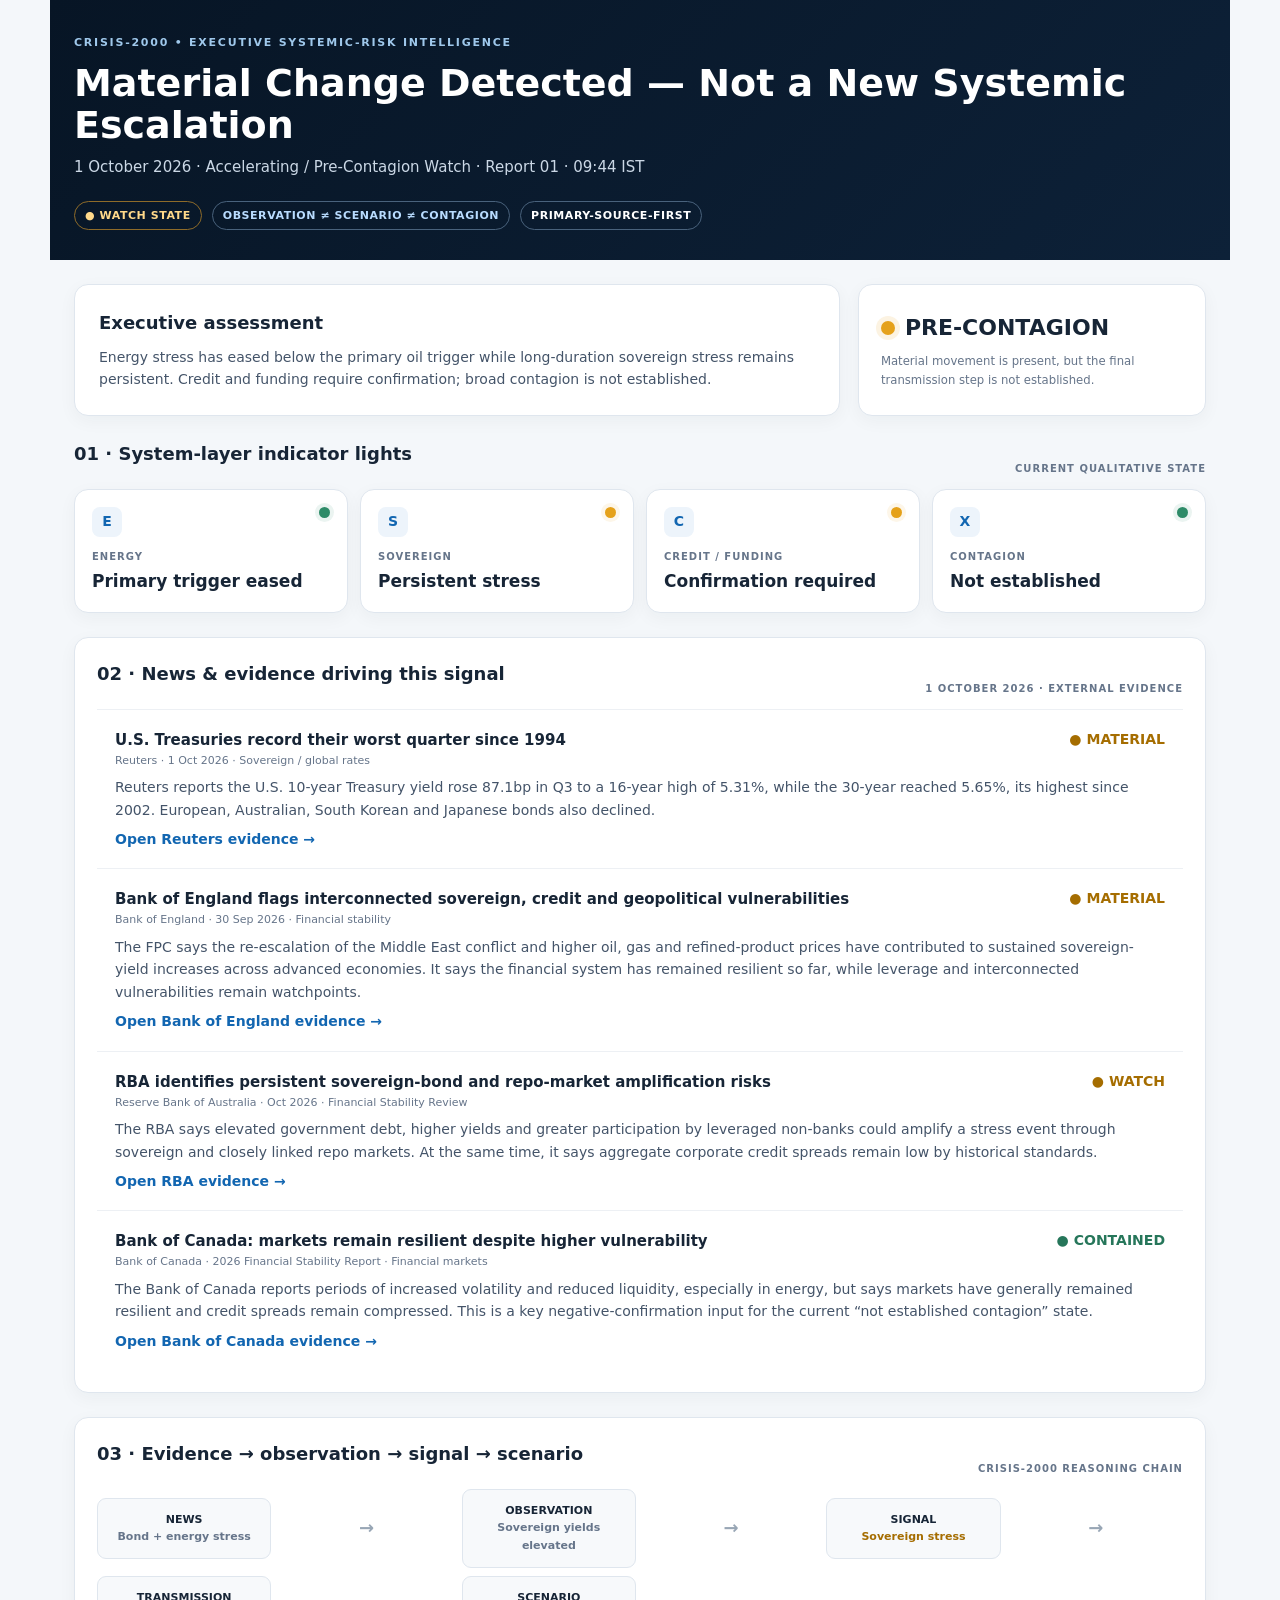
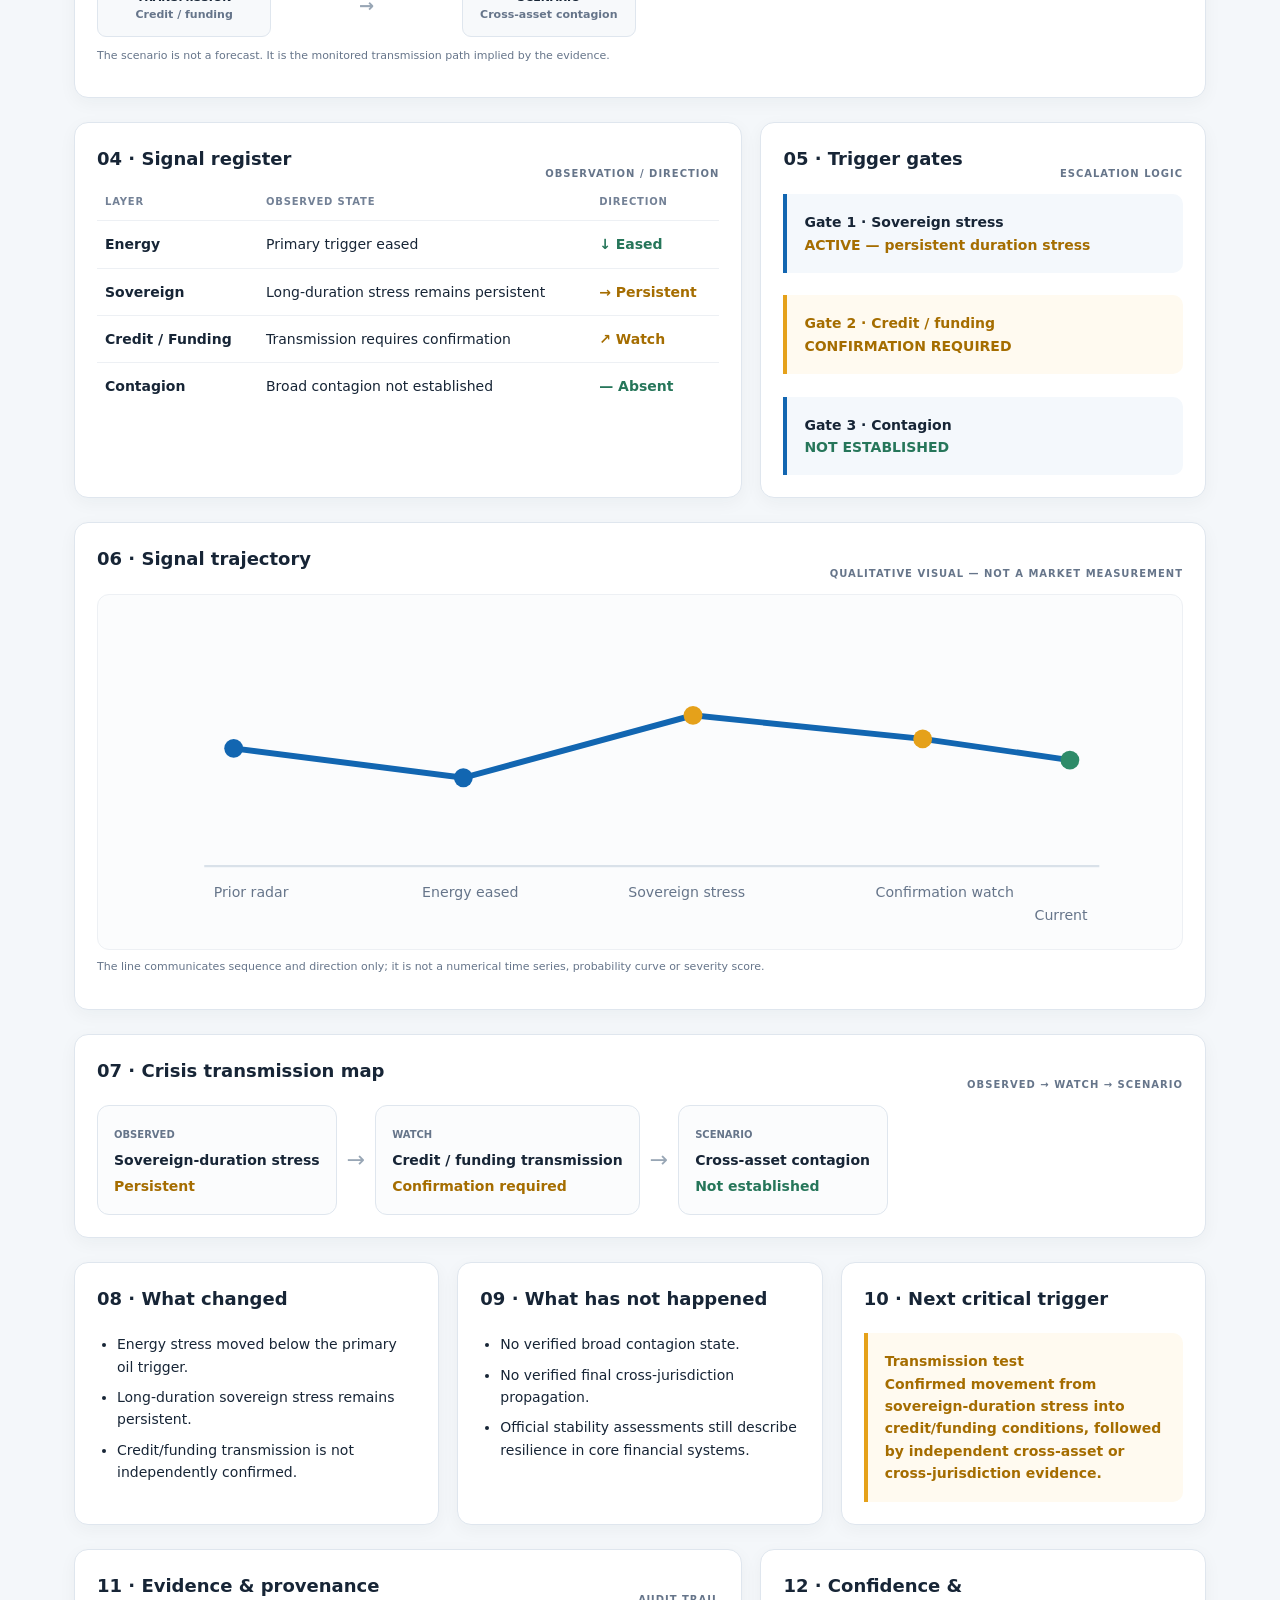
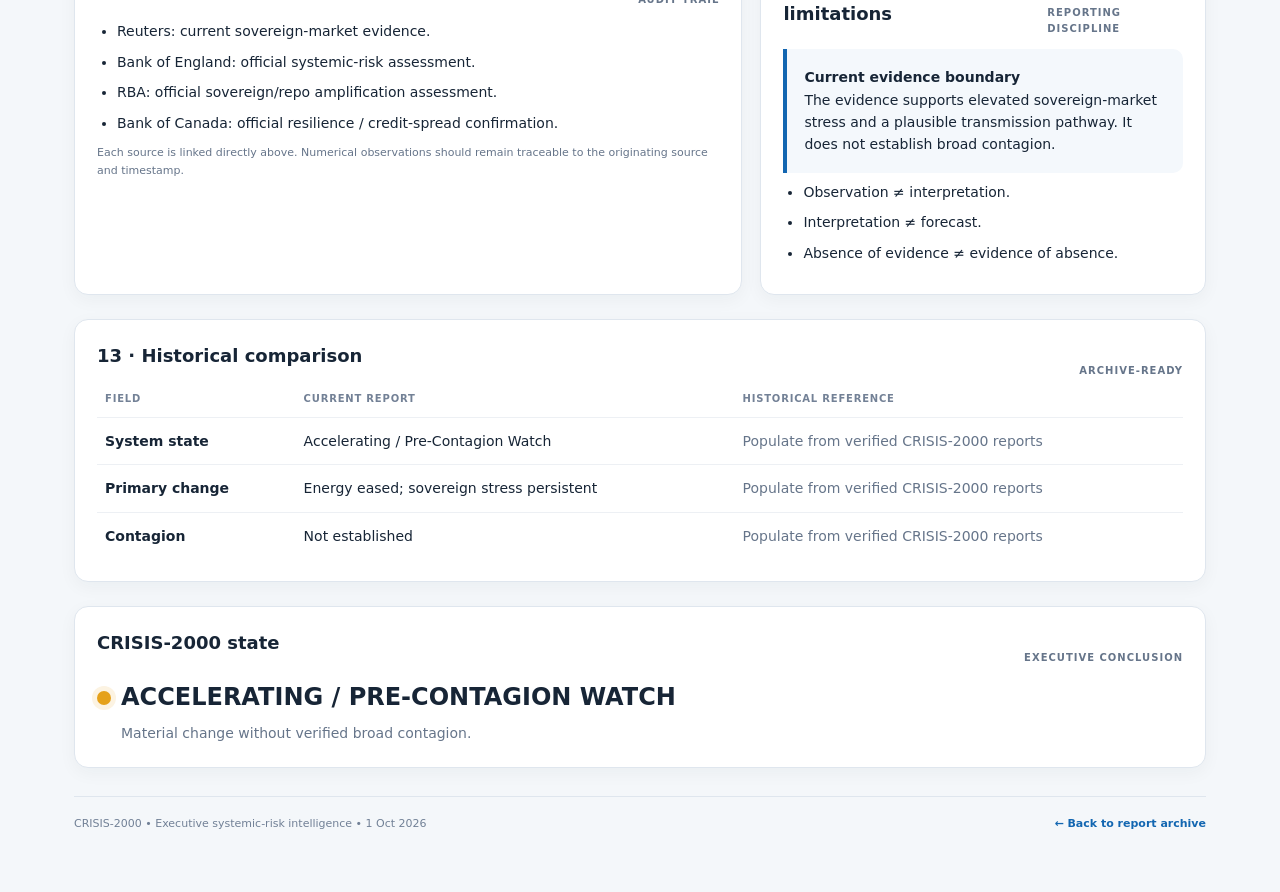
==== commit 2e3b033b: "Add news evidence behind CRISIS-2000 scenario" ====
--- a/reports/2026/10/2026-10-01-0944-crisis-2000.html
+++ b/reports/2026/10/2026-10-01-0944-crisis-2000.html
@@ -2,33 +2,36 @@
 <html lang="en"><head><meta charset="utf-8"><meta name="viewport" content="width=device-width,initial-scale=1">
 <title>CRISIS-2000 Intelligence Report | 1 Oct 2026</title>
 <style>
-:root{--n:#071525;--n2:#0d2138;--ink:#172536;--muted:#66758a;--line:#dfe6ee;--bg:#f4f7fa;--blue:#1266b1;--amber:#e5a11a;--red:#d64545;--green:#2e8b68;--white:#fff}
-*{box-sizing:border-box}body{margin:0;background:var(--bg);color:var(--ink);font:14px/1.6 Inter,ui-sans-serif,system-ui,-apple-system,BlinkMacSystemFont,"Segoe UI",sans-serif}.shell{max-width:1180px;margin:auto;padding:0 24px 60px}.hero{margin:0 -24px;padding:34px 24px 30px;background:linear-gradient(135deg,var(--n),var(--n2));color:#fff}.hero-inner{max-width:1180px;margin:auto}.eyebrow{font-size:11px;font-weight:800;letter-spacing:.16em;color:#9fc8eb}.hero h1{font-size:38px;line-height:1.12;margin:10px 0 8px}.sub{color:#cbd8e6;font-size:15px}.meta{display:flex;gap:10px;flex-wrap:wrap;margin-top:22px}.pill{border:1px solid #49627c;border-radius:999px;padding:5px 10px;font-size:11px;font-weight:800;letter-spacing:.05em}.pill.amber{color:#ffd98a;border-color:#8e6b29}.pill.blue{color:#b9dcff}.panel{background:#fff;border:1px solid var(--line);border-radius:14px;box-shadow:0 5px 18px #1725360b}.section{margin-top:24px}.pad{padding:22px}.exec{margin-top:24px;display:grid;grid-template-columns:1.65fr .75fr;gap:18px}.summary{padding:24px}.summary h2,.section h2{margin:0 0 8px;font-size:18px}.summary p{margin:0;color:#445469}.state{padding:22px;display:flex;flex-direction:column;justify-content:center}.state strong{font-size:22px}.state small{color:var(--muted);margin-top:7px}.lamp{display:inline-block;width:14px;height:14px;border-radius:50%;background:var(--amber);box-shadow:0 0 0 5px #e5a11a20;margin-right:10px}.kpis{display:grid;grid-template-columns:repeat(4,1fr);gap:12px}.kpi{padding:17px;position:relative}.kpi-head{display:flex;justify-content:space-between;align-items:center}.icon{width:30px;height:30px;border-radius:8px;display:grid;place-items:center;background:#edf4fb;color:var(--blue);font-weight:900}.kpi label{display:block;color:var(--muted);font-size:10px;font-weight:800;text-transform:uppercase;letter-spacing:.1em;margin-top:12px}.kpi b{display:block;font-size:17px;margin-top:3px}.dot{width:11px;height:11px;border-radius:50%;display:inline-block}.g{background:var(--green);box-shadow:0 0 0 4px #2e8b6818}.a{background:var(--amber);box-shadow:0 0 0 4px #e5a11a18}.r{background:var(--red);box-shadow:0 0 0 4px #d6454518}.grid2{display:grid;grid-template-columns:1.2fr .8fr;gap:18px}.grid3{display:grid;grid-template-columns:repeat(3,1fr);gap:18px}.section-head{display:flex;justify-content:space-between;align-items:end;margin-bottom:12px}.section-head span{font-size:10px;color:var(--muted);font-weight:800;text-transform:uppercase;letter-spacing:.1em}table{width:100%;border-collapse:collapse}th{text-align:left;color:#738196;font-size:10px;text-transform:uppercase;letter-spacing:.08em;padding:0 8px 10px}td{padding:12px 8px;border-top:1px solid #edf0f4;vertical-align:top}.strong{font-weight:800}.green{color:#26765a;font-weight:800}.amber{color:#a56d00;font-weight:800}.red{color:#b53838;font-weight:800}.path{display:flex;align-items:stretch;overflow:auto}.node{min-width:210px;padding:16px;border:1px solid var(--line);border-radius:12px;background:#fbfcfd}.node small{color:var(--muted);font-size:10px;text-transform:uppercase;font-weight:800}.node b{display:block;margin:4px 0}.arrow{display:grid;place-items:center;font-size:22px;color:#98a6b5;padding:0 10px}.callout{padding:17px;border-left:4px solid var(--blue);background:#f4f8fc;border-radius:0 10px 10px 0}.callout.amber{border-color:var(--amber);background:#fffaf0}.list{margin:0;padding-left:20px}.list li{margin:8px 0}.muted{color:var(--muted)}.note{font-size:11px;color:var(--muted);margin-top:10px}.source{font-family:ui-monospace,SFMono-Regular,Consolas,monospace;font-size:11px;color:#4c5c70}.visual{padding:22px}.chart-wrap{border:1px solid #edf0f4;border-radius:12px;padding:12px;background:#fbfcfd}.chart-caption{font-size:11px;color:var(--muted);margin-top:8px}.timeline{width:100%;height:auto;display:block}.footer{margin-top:28px;border-top:1px solid var(--line);padding-top:18px;display:flex;justify-content:space-between;color:#718096;font-size:11px}.footer a{color:#1266b1;text-decoration:none;font-weight:700}
-@media(max-width:850px){.exec,.grid2,.grid3{grid-template-columns:1fr}.kpis{grid-template-columns:repeat(2,1fr)}}@media(max-width:600px){.shell{padding:0 14px 40px}.hero{margin:0 -14px;padding:28px 14px}.hero h1{font-size:29px}.kpis{grid-template-columns:1fr}.path{display:grid;gap:8px}.arrow{display:none}}
+:root{--n:#071525;--n2:#0d2138;--ink:#172536;--muted:#66758a;--line:#dfe6ee;--bg:#f4f7fa;--blue:#1266b1;--amber:#e5a11a;--red:#d64545;--green:#2e8b68}
+*{box-sizing:border-box}body{margin:0;background:var(--bg);color:var(--ink);font:14px/1.6 Inter,ui-sans-serif,system-ui,-apple-system,BlinkMacSystemFont,"Segoe UI",sans-serif}.shell{max-width:1180px;margin:auto;padding:0 24px 60px}.hero{margin:0 -24px;padding:34px 24px 30px;background:linear-gradient(135deg,var(--n),var(--n2));color:#fff}.hero-inner{max-width:1180px;margin:auto}.eyebrow{font-size:11px;font-weight:800;letter-spacing:.16em;color:#9fc8eb}.hero h1{font-size:38px;line-height:1.12;margin:10px 0 8px}.sub{color:#cbd8e6;font-size:15px}.meta{display:flex;gap:10px;flex-wrap:wrap;margin-top:22px}.pill{border:1px solid #49627c;border-radius:999px;padding:5px 10px;font-size:11px;font-weight:800;letter-spacing:.05em}.pill.amber{color:#ffd98a;border-color:#8e6b29}.pill.blue{color:#b9dcff}.panel{background:#fff;border:1px solid var(--line);border-radius:14px;box-shadow:0 5px 18px #1725360b}.section{margin-top:24px}.pad{padding:22px}.exec{margin-top:24px;display:grid;grid-template-columns:1.65fr .75fr;gap:18px}.summary{padding:24px}.summary h2,.section h2{margin:0 0 8px;font-size:18px}.summary p{margin:0;color:#445469}.state{padding:22px;display:flex;flex-direction:column;justify-content:center}.state strong{font-size:22px}.state small{color:var(--muted);margin-top:7px}.lamp{display:inline-block;width:14px;height:14px;border-radius:50%;background:var(--amber);box-shadow:0 0 0 5px #e5a11a20;margin-right:10px}.kpis{display:grid;grid-template-columns:repeat(4,1fr);gap:12px}.kpi{padding:17px}.kpi-head{display:flex;justify-content:space-between}.icon{width:30px;height:30px;border-radius:8px;display:grid;place-items:center;background:#edf4fb;color:var(--blue);font-weight:900}.kpi label{display:block;color:var(--muted);font-size:10px;font-weight:800;text-transform:uppercase;letter-spacing:.1em;margin-top:12px}.kpi b{display:block;font-size:17px;margin-top:3px}.dot{width:11px;height:11px;border-radius:50%;display:inline-block}.g{background:var(--green);box-shadow:0 0 0 4px #2e8b6818}.a{background:var(--amber);box-shadow:0 0 0 4px #e5a11a18}.grid2{display:grid;grid-template-columns:1.2fr .8fr;gap:18px}.grid3{display:grid;grid-template-columns:repeat(3,1fr);gap:18px}.section-head{display:flex;justify-content:space-between;align-items:end;margin-bottom:12px}.section-head span{font-size:10px;color:var(--muted);font-weight:800;text-transform:uppercase;letter-spacing:.1em}table{width:100%;border-collapse:collapse}th{text-align:left;color:#738196;font-size:10px;text-transform:uppercase;letter-spacing:.08em;padding:0 8px 10px}td{padding:12px 8px;border-top:1px solid #edf0f4;vertical-align:top}.strong{font-weight:800}.green{color:#26765a;font-weight:800}.amber{color:#a56d00;font-weight:800}.path{display:flex;align-items:stretch;overflow:auto}.node{min-width:210px;padding:16px;border:1px solid var(--line);border-radius:12px;background:#fbfcfd}.node small{color:var(--muted);font-size:10px;text-transform:uppercase;font-weight:800}.node b{display:block;margin:4px 0}.arrow{display:grid;place-items:center;font-size:22px;color:#98a6b5;padding:0 10px}.callout{padding:17px;border-left:4px solid var(--blue);background:#f4f8fc;border-radius:0 10px 10px 0}.callout.amber{border-color:var(--amber);background:#fffaf0}.list{margin:0;padding-left:20px}.list li{margin:8px 0}.muted{color:var(--muted)}.note{font-size:11px;color:var(--muted);margin-top:10px}.source{font-family:ui-monospace,SFMono-Regular,Consolas,monospace;font-size:11px;color:#4c5c70}.news{padding:18px;border-top:1px solid #edf0f4}.news:first-of-type{border-top:0}.news-head{display:flex;justify-content:space-between;gap:15px}.news-title{font-weight:800;font-size:15px}.news-meta{color:var(--muted);font-size:11px}.news p{margin:7px 0;color:#445469}.news a{color:#1266b1;text-decoration:none;font-weight:700}.chain{display:grid;grid-template-columns:repeat(6,1fr);gap:8px;align-items:center}.chain div{padding:12px 9px;text-align:center;background:#f7f9fb;border:1px solid var(--line);border-radius:9px;font-size:11px;font-weight:800}.chain .arrowbox{background:transparent;border:0;font-size:18px;padding:0;color:#98a6b5}.visual{padding:22px}.chart-wrap{border:1px solid #edf0f4;border-radius:12px;padding:12px;background:#fbfcfd}.chart-caption{font-size:11px;color:var(--muted);margin-top:8px}.timeline{width:100%;height:auto;display:block}.footer{margin-top:28px;border-top:1px solid var(--line);padding-top:18px;display:flex;justify-content:space-between;color:#718096;font-size:11px}.footer a{color:#1266b1;text-decoration:none;font-weight:700}
+@media(max-width:900px){.exec,.grid2,.grid3{grid-template-columns:1fr}.kpis{grid-template-columns:repeat(2,1fr)}.chain{grid-template-columns:1fr}.chain .arrowbox{display:none}}@media(max-width:600px){.shell{padding:0 14px 40px}.hero{margin:0 -14px;padding:28px 14px}.hero h1{font-size:29px}.kpis{grid-template-columns:1fr}.path{display:grid;gap:8px}.arrow{display:none}}
 </style></head><body><div class="shell">
 <header class="hero"><div class="hero-inner"><div class="eyebrow">CRISIS-2000 • EXECUTIVE SYSTEMIC-RISK INTELLIGENCE</div><h1>Material Change Detected — Not a New Systemic Escalation</h1><div class="sub">1 October 2026 · Accelerating / Pre-Contagion Watch · Report 01 · 09:44 IST</div><div class="meta"><span class="pill amber">● WATCH STATE</span><span class="pill blue">OBSERVATION ≠ SCENARIO ≠ CONTAGION</span><span class="pill">PRIMARY-SOURCE-FIRST</span></div></div></header>
 
 <section class="exec"><div class="panel summary"><h2>Executive assessment</h2><p>Energy stress has eased below the primary oil trigger while long-duration sovereign stress remains persistent. Credit and funding require confirmation; broad contagion is not established.</p></div><div class="panel state"><div><span class="lamp"></span><strong>PRE-CONTAGION</strong></div><small>Material movement is present, but the final transmission step is not established.</small></div></section>
 
-<section class="section"><div class="section-head"><h2>01 · System-layer indicator lights</h2><span>Current qualitative state</span></div><div class="kpis">
-<div class="panel kpi"><div class="kpi-head"><div class="icon">E</div><span class="dot g"></span></div><label>Energy</label><b>Primary trigger eased</b></div>
-<div class="panel kpi"><div class="kpi-head"><div class="icon">S</div><span class="dot a"></span></div><label>Sovereign</label><b>Persistent stress</b></div>
-<div class="panel kpi"><div class="kpi-head"><div class="icon">C</div><span class="dot a"></span></div><label>Credit / Funding</label><b>Confirmation required</b></div>
-<div class="panel kpi"><div class="kpi-head"><div class="icon">X</div><span class="dot g"></span></div><label>Contagion</label><b>Not established</b></div>
-</div></section>
+<section class="section"><div class="section-head"><h2>01 · System-layer indicator lights</h2><span>Current qualitative state</span></div><div class="kpis"><div class="panel kpi"><div class="kpi-head"><div class="icon">E</div><span class="dot g"></span></div><label>Energy</label><b>Primary trigger eased</b></div><div class="panel kpi"><div class="kpi-head"><div class="icon">S</div><span class="dot a"></span></div><label>Sovereign</label><b>Persistent stress</b></div><div class="panel kpi"><div class="kpi-head"><div class="icon">C</div><span class="dot a"></span></div><label>Credit / Funding</label><b>Confirmation required</b></div><div class="panel kpi"><div class="kpi-head"><div class="icon">X</div><span class="dot g"></span></div><label>Contagion</label><b>Not established</b></div></div></section>
 
-<section class="section grid2"><div class="panel pad"><div class="section-head"><h2>02 · Signal register</h2><span>Observation / direction</span></div><table><thead><tr><th>Layer</th><th>Observed state</th><th>Direction</th></tr></thead><tbody><tr><td class="strong">Energy</td><td>Primary trigger eased</td><td class="green">↓ Eased</td></tr><tr><td class="strong">Sovereign</td><td>Long-duration stress remains persistent</td><td class="amber">→ Persistent</td></tr><tr><td class="strong">Credit / Funding</td><td>Transmission requires confirmation</td><td class="amber">↗ Watch</td></tr><tr><td class="strong">Contagion</td><td>Broad contagion not established</td><td class="green">— Absent</td></tr></tbody></table><p class="note">No numerical magnitude is displayed where a verified value is not carried by this report.</p></div>
-<div class="panel pad"><div class="section-head"><h2>03 · Trigger gates</h2><span>Escalation logic</span></div><div class="callout"><b>Gate 1 · Sovereign stress</b><br><span class="amber">ACTIVE — persistent duration stress</span></div><br><div class="callout amber"><b>Gate 2 · Credit / funding</b><br><span class="amber">CONFIRMATION REQUIRED</span></div><br><div class="callout"><b>Gate 3 · Contagion</b><br><span class="green">NOT ESTABLISHED</span></div></div></section>
+<section class="section panel pad"><div class="section-head"><h2>02 · News & evidence driving this signal</h2><span>1 October 2026 · external evidence</span></div>
+<div class="news"><div class="news-head"><div><div class="news-title">U.S. Treasuries record their worst quarter since 1994</div><div class="news-meta">Reuters · 1 Oct 2026 · Sovereign / global rates</div></div><span class="amber">● MATERIAL</span></div><p>Reuters reports the U.S. 10-year Treasury yield rose 87.1bp in Q3 to a 16-year high of 5.31%, while the 30-year reached 5.65%, its highest since 2002. European, Australian, South Korean and Japanese bonds also declined.</p><a href="https://www.reuters.com/business/bonds-teeter-after-us-treasuries-worst-quarter-since-1994-2026-10-01/" target="_blank" rel="noopener">Open Reuters evidence →</a></div>
+<div class="news"><div class="news-head"><div><div class="news-title">Bank of England flags interconnected sovereign, credit and geopolitical vulnerabilities</div><div class="news-meta">Bank of England · 30 Sep 2026 · Financial stability</div></div><span class="amber">● MATERIAL</span></div><p>The FPC says the re-escalation of the Middle East conflict and higher oil, gas and refined-product prices have contributed to sustained sovereign-yield increases across advanced economies. It says the financial system has remained resilient so far, while leverage and interconnected vulnerabilities remain watchpoints.</p><a href="https://www.bankofengland.co.uk/financial-policy-committee-record/2026/september-2026" target="_blank" rel="noopener">Open Bank of England evidence →</a></div>
+<div class="news"><div class="news-head"><div><div class="news-title">RBA identifies persistent sovereign-bond and repo-market amplification risks</div><div class="news-meta">Reserve Bank of Australia · Oct 2026 · Financial Stability Review</div></div><span class="amber">● WATCH</span></div><p>The RBA says elevated government debt, higher yields and greater participation by leveraged non-banks could amplify a stress event through sovereign and closely linked repo markets. At the same time, it says aggregate corporate credit spreads remain low by historical standards.</p><a href="https://www.rba.gov.au/publications/fsr/2026/oct/the-global-macro-financial-environment.html" target="_blank" rel="noopener">Open RBA evidence →</a></div>
+<div class="news"><div class="news-head"><div><div class="news-title">Bank of Canada: markets remain resilient despite higher vulnerability</div><div class="news-meta">Bank of Canada · 2026 Financial Stability Report · Financial markets</div></div><span class="green">● CONTAINED</span></div><p>The Bank of Canada reports periods of increased volatility and reduced liquidity, especially in energy, but says markets have generally remained resilient and credit spreads remain compressed. This is a key negative-confirmation input for the current “not established contagion” state.</p><a href="https://www.bankofcanada.ca/publications/financial-stability-report/financial-stability-report-2026/financial-markets/" target="_blank" rel="noopener">Open Bank of Canada evidence →</a></div>
+</section>
 
-<section class="section panel visual"><div class="section-head"><h2>04 · Signal trajectory</h2><span>Qualitative visual — not a market measurement</span></div><div class="chart-wrap"><svg class="timeline" viewBox="0 0 900 280" role="img" aria-label="Qualitative CRISIS-2000 signal trajectory"><defs><linearGradient id="g1" x1="0" x2="1"><stop offset="0" stop-color="#1266b1"/><stop offset=".7" stop-color="#e5a11a"/><stop offset="1" stop-color="#2e8b68"/></linearGradient></defs><line x1="80" y1="220" x2="840" y2="220" stroke="#d9e1e9" stroke-width="2"/><line x1="80" y1="55" x2="80" y2="220" stroke="#d9e1e9" stroke-width="2"/><polyline points="105,120 300,145 495,92 690,112 815,130" fill="none" stroke="url(#g1)" stroke-width="5"/><circle cx="105" cy="120" r="8" fill="#1266b1"/><circle cx="300" cy="145" r="8" fill="#1266b1"/><circle cx="495" cy="92" r="8" fill="#e5a11a"/><circle cx="690" cy="112" r="8" fill="#e5a11a"/><circle cx="815" cy="130" r="8" fill="#2e8b68"/><text x="88" y="246" font-size="12" fill="#66758a">Prior radar</text><text x="265" y="246" font-size="12" fill="#66758a">Energy eased</text><text x="440" y="246" font-size="12" fill="#66758a">Sovereign stress</text><text x="650" y="246" font-size="12" fill="#66758a">Confirmation watch</text><text x="785" y="266" font-size="12" fill="#66758a">Current</text><text x="90" y="48" font-size="11" fill="#66758a">Relative qualitative state</text></svg></div><p class="chart-caption">The line communicates sequence and direction only. It is not a numerical time series, probability curve, or severity score.</p></section>
+<section class="section panel pad"><div class="section-head"><h2>03 · Evidence → observation → signal → scenario</h2><span>CRISIS-2000 reasoning chain</span></div><div class="chain"><div>NEWS<br><span class="muted">Bond + energy stress</span></div><div class="arrowbox">→</div><div>OBSERVATION<br><span class="muted">Sovereign yields elevated</span></div><div class="arrowbox">→</div><div>SIGNAL<br><span class="amber">Sovereign stress</span></div><div class="arrowbox">→</div><div>TRANSMISSION<br><span class="muted">Credit / funding</span></div><div class="arrowbox">→</div><div>SCENARIO<br><span class="muted">Cross-asset contagion</span></div></div><p class="note">The scenario is not a forecast. It is the monitored transmission path implied by the evidence.</p></section>
 
-<section class="section panel pad"><div class="section-head"><h2>05 · Crisis transmission map</h2><span>Observed → watch → scenario</span></div><div class="path"><div class="node"><small>Observed</small><b>Sovereign-duration stress</b><span class="amber">Persistent</span></div><div class="arrow">→</div><div class="node"><small>Watch</small><b>Credit / funding transmission</b><span class="amber">Confirmation required</span></div><div class="arrow">→</div><div class="node"><small>Scenario</small><b>Cross-asset contagion</b><span class="green">Not established</span></div></div><p class="note">The final node is a monitored transmission scenario, not a forecast.</p></section>
+<section class="section grid2"><div class="panel pad"><div class="section-head"><h2>04 · Signal register</h2><span>Observation / direction</span></div><table><thead><tr><th>Layer</th><th>Observed state</th><th>Direction</th></tr></thead><tbody><tr><td class="strong">Energy</td><td>Primary trigger eased</td><td class="green">↓ Eased</td></tr><tr><td class="strong">Sovereign</td><td>Long-duration stress remains persistent</td><td class="amber">→ Persistent</td></tr><tr><td class="strong">Credit / Funding</td><td>Transmission requires confirmation</td><td class="amber">↗ Watch</td></tr><tr><td class="strong">Contagion</td><td>Broad contagion not established</td><td class="green">— Absent</td></tr></tbody></table></div><div class="panel pad"><div class="section-head"><h2>05 · Trigger gates</h2><span>Escalation logic</span></div><div class="callout"><b>Gate 1 · Sovereign stress</b><br><span class="amber">ACTIVE — persistent duration stress</span></div><br><div class="callout amber"><b>Gate 2 · Credit / funding</b><br><span class="amber">CONFIRMATION REQUIRED</span></div><br><div class="callout"><b>Gate 3 · Contagion</b><br><span class="green">NOT ESTABLISHED</span></div></div></section>
 
-<section class="section grid3"><div class="panel pad"><div class="section-head"><h2>06 · What changed</h2></div><ul class="list"><li>Energy stress moved below the primary oil trigger.</li><li>Long-duration sovereign stress remains persistent.</li><li>Credit/funding transmission is not independently confirmed.</li></ul></div><div class="panel pad"><div class="section-head"><h2>07 · What has not happened</h2></div><ul class="list"><li>No verified broad contagion state.</li><li>No verified final cross-jurisdiction propagation.</li><li>No new systemic escalation declared by this report.</li></ul></div><div class="panel pad"><div class="section-head"><h2>08 · Next critical trigger</h2></div><div class="callout amber"><b>Transmission test</b><br>Confirmed movement from sovereign-duration stress into credit/funding conditions, followed by independent cross-asset or cross-jurisdiction evidence.</div></div></section>
+<section class="section panel visual"><div class="section-head"><h2>06 · Signal trajectory</h2><span>Qualitative visual — not a market measurement</span></div><div class="chart-wrap"><svg class="timeline" viewBox="0 0 900 280" role="img" aria-label="Qualitative CRISIS-2000 signal trajectory"><polyline points="105,120 300,145 495,92 690,112 815,130" fill="none" stroke="#1266b1" stroke-width="5"/><circle cx="105" cy="120" r="8" fill="#1266b1"/><circle cx="300" cy="145" r="8" fill="#1266b1"/><circle cx="495" cy="92" r="8" fill="#e5a11a"/><circle cx="690" cy="112" r="8" fill="#e5a11a"/><circle cx="815" cy="130" r="8" fill="#2e8b68"/><line x1="80" y1="220" x2="840" y2="220" stroke="#d9e1e9" stroke-width="2"/><text x="88" y="246" font-size="12" fill="#66758a">Prior radar</text><text x="265" y="246" font-size="12" fill="#66758a">Energy eased</text><text x="440" y="246" font-size="12" fill="#66758a">Sovereign stress</text><text x="650" y="246" font-size="12" fill="#66758a">Confirmation watch</text><text x="785" y="266" font-size="12" fill="#66758a">Current</text></svg></div><p class="chart-caption">The line communicates sequence and direction only; it is not a numerical time series, probability curve or severity score.</p></section>
 
-<section class="section grid2"><div class="panel pad"><div class="section-head"><h2>09 · Evidence & provenance</h2><span>Audit trail</span></div><table><thead><tr><th>Item</th><th>Discipline</th></tr></thead><tbody><tr><td class="strong">Observation</td><td>Only documented current observations are carried forward.</td></tr><tr><td class="strong">Calculation</td><td>No new numerical calculation is asserted here.</td></tr><tr><td class="strong">Scenario</td><td>Transmission paths are explicitly labelled as scenarios.</td></tr><tr><td class="strong">Source register</td><td class="source">Verified primary-source URLs/timestamps should accompany numerical observations when populated.</td></tr></tbody></table></div><div class="panel pad"><div class="section-head"><h2>10 · Confidence & limitations</h2><span>Reporting discipline</span></div><div class="callout"><b>Confidence boundary</b><br>The qualitative state is limited to the observations documented in this report. Missing or unverified metrics are not treated as evidence.</div><ul class="list"><li>Observation ≠ interpretation.</li><li>Interpretation ≠ forecast.</li><li>Absence of evidence ≠ evidence of absence.</li></ul></div></section>
+<section class="section panel pad"><div class="section-head"><h2>07 · Crisis transmission map</h2><span>Observed → watch → scenario</span></div><div class="path"><div class="node"><small>Observed</small><b>Sovereign-duration stress</b><span class="amber">Persistent</span></div><div class="arrow">→</div><div class="node"><small>Watch</small><b>Credit / funding transmission</b><span class="amber">Confirmation required</span></div><div class="arrow">→</div><div class="node"><small>Scenario</small><b>Cross-asset contagion</b><span class="green">Not established</span></div></div></section>
 
-<section class="section panel pad"><div class="section-head"><h2>11 · Historical comparison</h2><span>Archive-ready</span></div><table><thead><tr><th>Field</th><th>Current report</th><th>Historical reference</th></tr></thead><tbody><tr><td class="strong">System state</td><td>Accelerating / Pre-Contagion Watch</td><td class="muted">Populate from verified CRISIS-2000 reports</td></tr><tr><td class="strong">Primary change</td><td>Energy eased; sovereign stress persistent</td><td class="muted">Populate from verified CRISIS-2000 reports</td></tr><tr><td class="strong">Contagion</td><td>Not established</td><td class="muted">Populate from verified CRISIS-2000 reports</td></tr></tbody></table></section>
+<section class="section grid3"><div class="panel pad"><div class="section-head"><h2>08 · What changed</h2></div><ul class="list"><li>Energy stress moved below the primary oil trigger.</li><li>Long-duration sovereign stress remains persistent.</li><li>Credit/funding transmission is not independently confirmed.</li></ul></div><div class="panel pad"><div class="section-head"><h2>09 · What has not happened</h2></div><ul class="list"><li>No verified broad contagion state.</li><li>No verified final cross-jurisdiction propagation.</li><li>Official stability assessments still describe resilience in core financial systems.</li></ul></div><div class="panel pad"><div class="section-head"><h2>10 · Next critical trigger</h2></div><div class="callout amber"><b>Transmission test</b><br>Confirmed movement from sovereign-duration stress into credit/funding conditions, followed by independent cross-asset or cross-jurisdiction evidence.</div></div></section>
+
+<section class="section grid2"><div class="panel pad"><div class="section-head"><h2>11 · Evidence & provenance</h2><span>Audit trail</span></div><ul class="list"><li>Reuters: current sovereign-market evidence.</li><li>Bank of England: official systemic-risk assessment.</li><li>RBA: official sovereign/repo amplification assessment.</li><li>Bank of Canada: official resilience / credit-spread confirmation.</li></ul><p class="note">Each source is linked directly above. Numerical observations should remain traceable to the originating source and timestamp.</p></div><div class="panel pad"><div class="section-head"><h2>12 · Confidence & limitations</h2><span>Reporting discipline</span></div><div class="callout"><b>Current evidence boundary</b><br>The evidence supports elevated sovereign-market stress and a plausible transmission pathway. It does not establish broad contagion.</div><ul class="list"><li>Observation ≠ interpretation.</li><li>Interpretation ≠ forecast.</li><li>Absence of evidence ≠ evidence of absence.</li></ul></div></section>
+
+<section class="section panel pad"><div class="section-head"><h2>13 · Historical comparison</h2><span>Archive-ready</span></div><table><thead><tr><th>Field</th><th>Current report</th><th>Historical reference</th></tr></thead><tbody><tr><td class="strong">System state</td><td>Accelerating / Pre-Contagion Watch</td><td class="muted">Populate from verified CRISIS-2000 reports</td></tr><tr><td class="strong">Primary change</td><td>Energy eased; sovereign stress persistent</td><td class="muted">Populate from verified CRISIS-2000 reports</td></tr><tr><td class="strong">Contagion</td><td>Not established</td><td class="muted">Populate from verified CRISIS-2000 reports</td></tr></tbody></table></section>
 
 <section class="section panel pad"><div class="section-head"><h2>CRISIS-2000 state</h2><span>Executive conclusion</span></div><div><span class="lamp"></span><strong style="font-size:24px">ACCELERATING / PRE-CONTAGION WATCH</strong><p class="muted" style="margin:6px 0 0 24px">Material change without verified broad contagion.</p></div></section>
 <div class="footer"><span>CRISIS-2000 • Executive systemic-risk intelligence • 1 Oct 2026</span><a href="../../../index.html">← Back to report archive</a></div>
